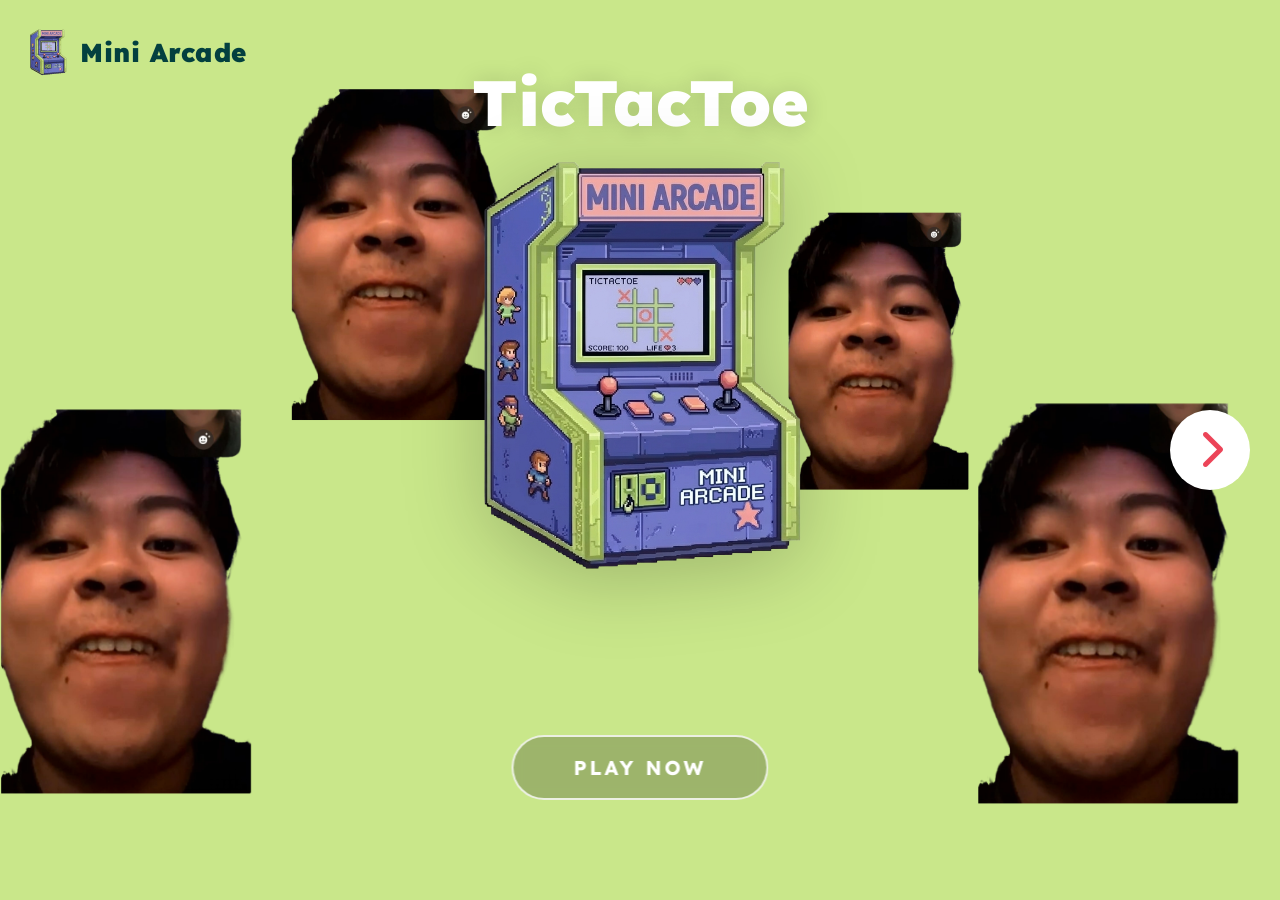
==== index.html @ 6fa58dd2 "first commit" ====
<!doctype html>
<html lang="en">

<head>
  <meta charset="utf-8">
  <meta name="viewport" content="width=device-width, initial-scale=1">
  <title>Mini Arcade</title>
  <link rel="icon" type="image/png" href="images/logo.png">
  <link rel="stylesheet" href="style.css">
  <link rel="stylesheet" href="https://cdnjs.cloudflare.com/ajax/libs/font-awesome/6.5.0/css/all.min.css">
  <script src="https://cdnjs.cloudflare.com/ajax/libs/gsap/3.12.2/gsap.min.js"></script>
</head>

<body>

  <header>
    <!-- Left: site logo image + "Mini Arcade" text -->
    <div class="header-left">
      <img class="header-logo-img" src="images/logo.png" alt="Mini Arcade Logo">
      <span class="site-title">Mini Arcade</span>
    </div>

    <!-- Center: intentionally empty — title is now inside each section -->
    <div class="header-center"></div>

    <!-- Right: empty balance column -->
    <div class="header-right"></div>
  </header>

  <main>
    <div>
      <button id="prevButton" class="wave">
        <i class="fa-solid fa-chevron-left"></i>
      </button>
      <button id="nextButton" class="wave">
        <i class="fa-solid fa-chevron-right"></i>
      </button>
    </div>

    <div class="section-container-main">
      <div class="section-container">

        <!-- Game 1: Tic Tac Toe -->
        <section class="section">
          <div class="fruit-images">
            <div class="image-one fruit-image">
              <img src="images/sample.png" alt="Tic Tac Toe">
            </div>
            <div class="image-two fruit-image">
              <img src="images/sample.png" alt="Tic Tac Toe">
            </div>
            <div class="game-center-stack">
              <h1 class="game-title">TicTacToe</h1>
              <div class="image-center fruit-image">
                <img src="images/logo.png" alt="Tic Tac Toe">
              </div>
            </div>
            <div class="image-three fruit-image">
              <img src="images/sample.png" alt="Tic Tac Toe">
            </div>
            <div class="image-four fruit-image">
              <img src="images/sample.png" alt="Tic Tac Toe">
            </div>
          </div>
          <a href="tictactoe/tictactoe.html" class="play-btn">Play Now</a>
        </section>

        <!-- Game 2: Color Guessing -->
        <section class="section">
          <div class="fruit-images">
            <div class="image-one fruit-image">
              <img src="images/sample1.png" alt="Color Guessing">
            </div>
            <div class="image-two fruit-image">
              <img src="images/sample1.png" alt="Color Guessing">
            </div>
            <div class="game-center-stack">
              <h1 class="game-title">Color Guessing</h1>
              <div class="image-center fruit-image">
                <img src="images/logo.png" alt="Color Guessing">
              </div>
            </div>
            <div class="image-three fruit-image">
              <img src="images/sample1.png" alt="Color Guessing">
            </div>
            <div class="image-four fruit-image">
              <img src="images/sample1.png" alt="Color Guessing">
            </div>
          </div>
          <a href="colorguessing/colorguessing.html" class="play-btn">Play Now</a>
        </section>

        <!-- Game 3: Word Scramble -->
        <section class="section">
          <div class="fruit-images">
            <div class="image-one fruit-image">
              <img src="images/sample2.png" alt="Word Scramble">
            </div>
            <div class="image-two fruit-image">
              <img src="images/sample2.png" alt="Word Scramble">
            </div>
            <div class="game-center-stack">
              <h1 class="game-title">Word Scramble</h1>
              <div class="image-center fruit-image">
                <img src="images/logo.png" alt="Word Scramble">
              </div>
            </div>
            <div class="image-three fruit-image">
              <img src="images/sample2.png" alt="Word Scramble">
            </div>
            <div class="image-four fruit-image">
              <img src="images/sample2.png" alt="Word Scramble">
            </div>
          </div>
          <a href="wordscramble/wordscramble.html" class="play-btn">Play Now</a>
        </section>

      </div>
    </div>
  </main>

  <script src="script.js"></script>
</body>

</html>
---- style.css ----
@import url("https://fonts.googleapis.com/css2?family=Lexend:wght@100..900&display=swap");

/* Common Style */
* {
  margin: 0;
  padding: 0;
  box-sizing: border-box;
}
img {
  width: 100%;
  height: auto;
}
body {
  overflow: hidden !important;
}
a:focus { outline: none; box-shadow: none; }
input:focus { outline: none; border: none; box-shadow: none; }
input:focus-visible { outline: none; border: none; box-shadow: none; }
button:focus, :focus-visible { outline: none; border: none; }

/* Root */
:root {
  --game1-logo: #03403f;
  --game2-logo: #ec4458;
  --game3-logo: #6464ff;
  --black-color: #000000;
  --white-color: #ffffff;
  --game1-background: #c9e78a;
  --game2-background: #ffb2b2;
  --game3-background: #c1bff2;
}

/* Header — 3 column layout */
header {
  position: fixed;
  top: 0;
  left: 0;
  width: 100vw;
  z-index: 99;
  display: flex;
  align-items: center;
  justify-content: space-between;
  padding: 28px 24px 16px;
  pointer-events: none;
}

/* Left: logo image + site title */
.header-left {
  display: flex;
  align-items: center;
  gap: 8px;
  flex: 1;
  min-width: 0;
}
.header-logo-img {
  width: clamp(28px, 5vw, 48px);
  height: clamp(28px, 5vw, 48px);
  object-fit: contain;
  flex-shrink: 0;
}
.site-title {
  font-family: "Lexend";
  font-weight: 900;
  font-size: clamp(11px, 3vw, 26px);
  color: var(--game1-logo);
  letter-spacing: 0.5px;
  white-space: nowrap;
  overflow: hidden;
  text-overflow: ellipsis;
  transition: color 0.5s ease;
}

/* Center header column — kept for layout balance, no content */
.header-center {
  position: absolute;
  left: 50%;
  transform: translateX(-50%);
  pointer-events: none;
}

/* Right: balance column */
.header-right {
  flex: 1;
  min-width: 0;
}

/* ── Game center stack: title + logo, vertically centered in section ── */
.game-center-stack {
  position: absolute;
  top: 50%;
  left: 50%;
  transform: translate(-50%, -50%);
  z-index: 5;
  display: flex;
  flex-direction: column;
  align-items: center;
  gap: 12px;
  pointer-events: none;
}

/* Game title sitting above the center logo */
.game-title {
  font-family: "Lexend";
  font-size: clamp(22px, 5vw, 80px);
  font-weight: 900;
  line-height: 1.1;
  color: var(--white-color);
  text-align: center;
  white-space: nowrap;
  text-shadow: 0 2px 24px rgba(0,0,0,0.18);
  margin: 0;
}

/* Center image — inside the stack, no absolute positioning needed */
.image-center {
  max-width: clamp(200px, 30vw, 420px);
  position: relative; /* override the fruit-image absolute */
  top: unset;
  left: unset;
  transform: none;
  z-index: 5;
  animation: none !important;
}
.image-center img {
  filter: drop-shadow(0 12px 40px rgba(0,0,0,0.22));
  transform: none !important;
  animation: none !important;
}

/* Fruits / Game Images */
.fruit-image {
  opacity: 1;
  position: absolute;
}
/* Override position:absolute for image-center since it's now inside the stack */
.game-center-stack .image-center {
  position: relative;
}

.image-one {
  max-width: 282px;
  bottom: 100px;
}
.image-two {
  max-width: 247px;
  top: 23%;
  left: 25%;
}
.image-three {
  max-width: 211px;
  top: 23%;
  right: 25%;
}
.image-four {
  max-width: 294px;
  bottom: 100px;
  right: 0;
}

/* Section */
.section-container-main {
  width: 100vw;
  overflow: hidden;
  position: relative;
  z-index: 1;
}
.section-container {
  width: 300vw;
  display: flex;
  position: relative;
  transition: all ease-in-out 0.5s;
  align-items: center;
}
.section {
  min-width: 100vw;
  height: 100vh;
  position: relative;
  overflow: hidden;
  z-index: 1;
  background: var(--game1-background);
}
.section:nth-child(2) { background-color: var(--game2-background); }
.section:nth-child(3) { background-color: var(--game3-background); }

/* Play Button */
.play-btn {
  position: absolute;
  bottom: 100px;
  left: 50%;
  transform: translateX(-50%);
  font-family: "Lexend";
  font-weight: 700;
  font-size: 20px;
  letter-spacing: 3px;
  text-transform: uppercase;
  text-decoration: none;
  color: #fff;
  background: rgba(0,0,0,0.22);
  border: 2.5px solid rgba(255,255,255,0.8);
  padding: 18px 60px;
  border-radius: 60px;
  backdrop-filter: blur(6px);
  transition: all 0.25s ease;
  z-index: 10;
  white-space: nowrap;
}
.play-btn:hover {
  background: rgba(255,255,255,0.25);
  color: #fff;
  transform: translateX(-50%) scale(1.04);
}

/* Nav Buttons */
button {
  position: fixed;
  top: 50%;
  right: 30px;
  z-index: 99;
  transform: translateY(-50%);
  border-radius: 50%;
  height: 80px;
  width: 80px;
  background-color: var(--white-color);
  border: none;
  font-size: 40px;
  color: var(--game2-logo);
  transition: all ease-in-out 0.3s;
  cursor: pointer;
}
#prevButton {
  left: 30px;
  right: unset;
  display: none;
  transition: all ease-in 0.3s;
}
.wave {
  animation: wave-game2-effect 4s linear infinite;
}

/* Wave Animations */
@keyframes wave-game1-effect {
  0%   { box-shadow: 0 0 0 0px var(--game1-background), 0 0 0 0px var(--game1-background); }
  40%  { box-shadow: 0 0 0 50px rgba(60,41,188,0), 0 0 0 0px var(--game1-background); }
  80%  { box-shadow: 0 0 0 50px rgba(60,41,188,0), 0 0 0 30px rgba(0,0,0,0); }
  100% { box-shadow: 0 0 0 0px rgba(60,41,188,0), 0 0 0 30px rgba(0,230,118,0); }
}
@keyframes wave-game2-effect {
  0%   { box-shadow: 0 0 0 0px var(--game2-background), 0 0 0 0px var(--game2-background); }
  40%  { box-shadow: 0 0 0 50px rgba(60,41,188,0), 0 0 0 0px var(--game2-background); }
  80%  { box-shadow: 0 0 0 50px rgba(60,41,188,0), 0 0 0 30px rgba(0,0,0,0); }
  100% { box-shadow: 0 0 0 0px rgba(60,41,188,0), 0 0 0 30px rgba(0,230,118,0); }
}
@keyframes wave-game3-effect {
  0%   { box-shadow: 0 0 0 0px var(--game3-background), 0 0 0 0px var(--game3-background); }
  40%  { box-shadow: 0 0 0 50px rgba(60,41,188,0), 0 0 0 0px var(--game3-background); }
  80%  { box-shadow: 0 0 0 50px rgba(60,41,188,0), 0 0 0 30px rgba(0,0,0,0); }
  100% { box-shadow: 0 0 0 0px rgba(60,41,188,0), 0 0 0 30px rgba(0,230,118,0); }
}

/* Responsive */
@media screen and (max-width: 1550px) {
  .image-one { max-width: 250px; }
  .image-two { max-width: 215px; left: 22%; top: 10%; }
  .image-three { max-width: 180px; }
  .image-four { max-width: 260px; right: 40px; }
}
@media screen and (max-width: 1199px) {
  .image-one { max-width: 220px; }
  .image-two { max-width: 185px; left: 18%; top: 10%; }
  .image-three { max-width: 180px; right: 18%; }
  .image-four { max-width: 230px; }
}
/* Tablet */
@media screen and (max-width: 991px) {
  header { padding: 14px 18px; gap: 6px; }
  button { height: 64px; width: 64px; font-size: 28px; top: 90%; }
  .image-one { max-width: 160px; }
  .image-two { max-width: 145px; left: 12%; top: 12%; }
  .image-three { max-width: 130px; right: 12%; }
  .image-four { max-width: 170px; }
  .play-btn { font-size: 17px; padding: 16px 48px; bottom: 90px; }
}
/* Large phones (≤767px) */
@media screen and (max-width: 767px) {
  header { padding: 12px 14px; gap: 6px; }
  button { height: 52px; width: 52px; font-size: 20px; top: 88%; right: 16px; }
  #prevButton { left: 16px; }
  .image-one { max-width: 130px; bottom: 130px; }
  .image-two { max-width: 115px; left: 8%; top: 14%; }
  .image-three { max-width: 105px; right: 8%; top: 14%; }
  .image-four { max-width: 130px; bottom: 130px; }
  .play-btn { font-size: 15px; padding: 15px 42px; letter-spacing: 2px; bottom: 80px; }
}
/* Small phones (≤480px) */
@media screen and (max-width: 480px) {
  header { padding: 10px 10px; gap: 4px; }
  button { height: 44px; width: 44px; font-size: 16px; top: 86%; right: 12px; }
  #prevButton { left: 12px; }
  .image-one { max-width: 100px; bottom: 110px; }
  .image-two { max-width: 88px; left: 4%; top: 16%; }
  .image-three { max-width: 80px; right: 4%; top: 16%; }
  .image-four { max-width: 100px; bottom: 110px; right: 0; }
  .play-btn { font-size: 14px; padding: 14px 36px; bottom: 75px; letter-spacing: 1.5px; }
}
/* Extra small phones (≤360px) */
@media screen and (max-width: 360px) {
  header { padding: 8px 8px; gap: 4px; }
  button { height: 40px; width: 40px; font-size: 14px; }
  .image-one { max-width: 80px; bottom: 100px; }
  .image-two { max-width: 70px; left: 2%; top: 18%; }
  .image-three { max-width: 65px; right: 2%; top: 18%; }
  .image-four { max-width: 80px; bottom: 100px; }
  .play-btn { font-size: 13px; padding: 12px 30px; bottom: 70px; }
}
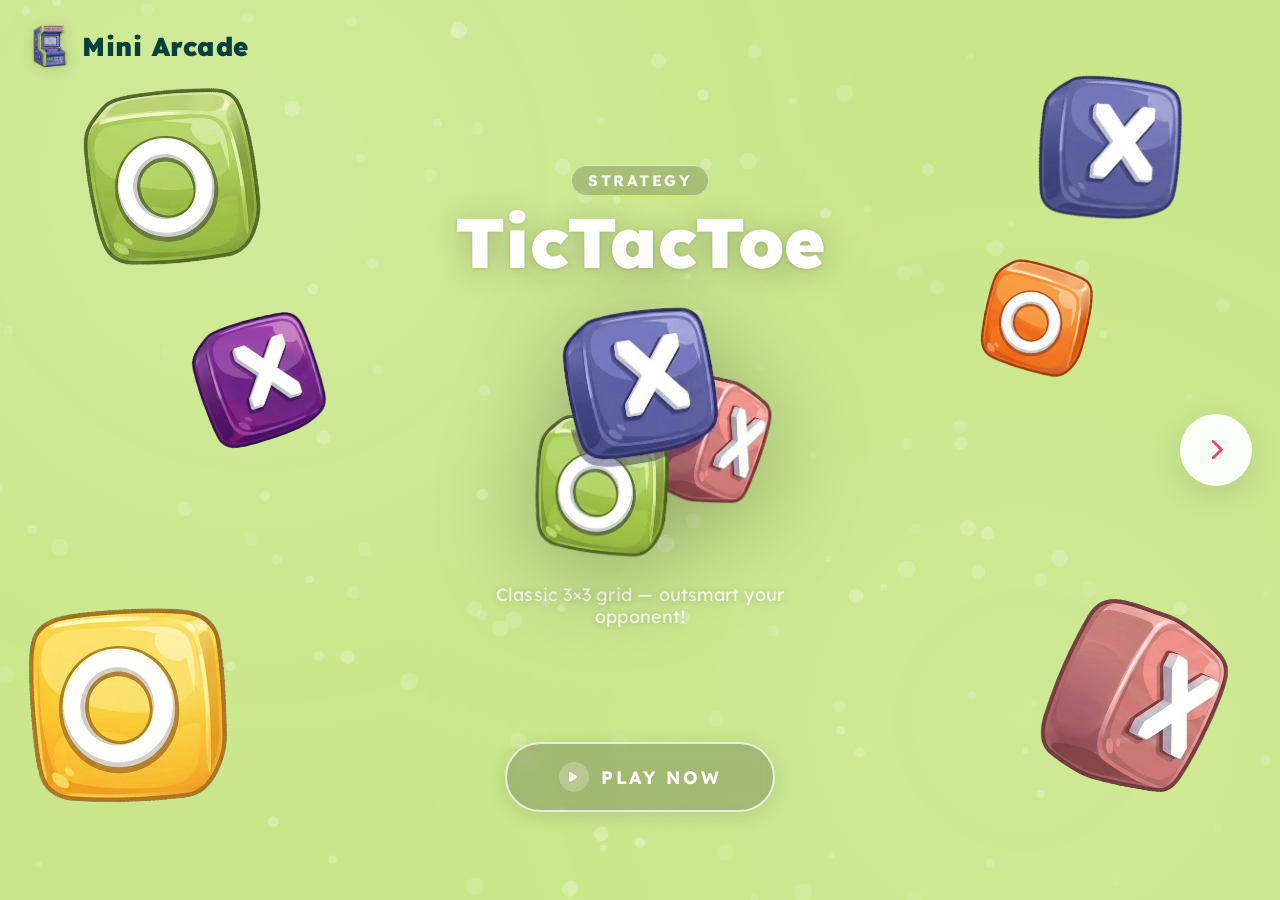
==== commit 3c9c8258: "Improvements and Deployment of Readme" ====
--- a/index.html
+++ b/index.html
@@ -1,6 +1,5 @@
 <!doctype html>
 <html lang="en">
-
 <head>
   <meta charset="utf-8">
   <meta name="viewport" content="width=device-width, initial-scale=1">
@@ -10,29 +9,47 @@
   <link rel="stylesheet" href="https://cdnjs.cloudflare.com/ajax/libs/font-awesome/6.5.0/css/all.min.css">
   <script src="https://cdnjs.cloudflare.com/ajax/libs/gsap/3.12.2/gsap.min.js"></script>
 </head>
-
 <body>
 
+  <!-- Keyboard hint tooltip -->
+  <div class="keyboard-hint" id="keyboardHint">
+    <i class="fa-solid fa-keyboard"></i>
+    <span>Use <kbd>←</kbd> <kbd>→</kbd> arrow keys to navigate</span>
+  </div>
+
+  <!-- Progress dots -->
+  <div class="progress-dots" id="progressDots">
+    <span class="dot active" data-index="0"></span>
+    <span class="dot" data-index="1"></span>
+    <span class="dot" data-index="2"></span>
+  </div>
+
+  <!-- Game counter badge -->
+  <div class="game-counter" id="gameCounter">
+    <span id="currentNum">1</span><span class="counter-sep">/</span><span>3</span>
+  </div>
+
   <header>
-    <!-- Left: site logo image + "Mini Arcade" text -->
     <div class="header-left">
       <img class="header-logo-img" src="images/logo.png" alt="Mini Arcade Logo">
       <span class="site-title">Mini Arcade</span>
     </div>
-
-    <!-- Center: intentionally empty — title is now inside each section -->
     <div class="header-center"></div>
-
-    <!-- Right: empty balance column -->
     <div class="header-right"></div>
   </header>
 
   <main>
+    <!-- Swipe hint (mobile) -->
+    <div class="swipe-hint" id="swipeHint">
+      <i class="fa-solid fa-hand-pointer"></i>
+      <span>Swipe to explore</span>
+    </div>
+
     <div>
-      <button id="prevButton" class="wave">
+      <button id="prevButton" class="nav-btn wave" aria-label="Previous game">
         <i class="fa-solid fa-chevron-left"></i>
       </button>
-      <button id="nextButton" class="wave">
+      <button id="nextButton" class="nav-btn wave" aria-label="Next game">
         <i class="fa-solid fa-chevron-right"></i>
       </button>
     </div>
@@ -41,32 +58,48 @@
       <div class="section-container">
 
         <!-- Game 1: Tic Tac Toe -->
-        <section class="section">
+        <section class="section" data-game="0">
+          <!-- Particle canvas per section -->
+          <canvas class="particle-canvas"></canvas>
+          <div class="section-bg-pattern"></div>
           <div class="fruit-images">
             <div class="image-one fruit-image">
-              <img src="images/sample.png" alt="Tic Tac Toe">
+              <img src="images/obg1.png" alt="Tic Tac Toe">
             </div>
             <div class="image-two fruit-image">
-              <img src="images/sample.png" alt="Tic Tac Toe">
+              <img src="images/obg2.png" alt="Tic Tac Toe">
             </div>
             <div class="game-center-stack">
+              <div class="game-tag">Strategy</div>
               <h1 class="game-title">TicTacToe</h1>
               <div class="image-center fruit-image">
-                <img src="images/logo.png" alt="Tic Tac Toe">
+                <img src="images/tictactoe.png" alt="Tic Tac Toe">
               </div>
+              <p class="game-desc">Classic 3×3 grid — outsmart your opponent!</p>
             </div>
             <div class="image-three fruit-image">
-              <img src="images/sample.png" alt="Tic Tac Toe">
+              <img src="images/xbg1.png" alt="Tic Tac Toe">
             </div>
             <div class="image-four fruit-image">
-              <img src="images/sample.png" alt="Tic Tac Toe">
+              <img src="images/xbg2.png" alt="Tic Tac Toe">
+            </div>
+            <div class="image-five fruit-image">
+              <img src="images/xbg3.png" alt="Tic Tac Toe">
+            </div>
+            <div class="image-six fruit-image">
+              <img src="images/obg3.png" alt="Tic Tac Toe">
             </div>
           </div>
-          <a href="tictactoe/tictactoe.html" class="play-btn">Play Now</a>
+          <a href="tictactoe/tictactoe.html" class="play-btn">
+            <span class="play-btn-icon"><i class="fa-solid fa-play"></i></span>
+            <span>Play Now</span>
+          </a>
         </section>
 
         <!-- Game 2: Color Guessing -->
-        <section class="section">
+        <section class="section" data-game="1">
+          <canvas class="particle-canvas"></canvas>
+          <div class="section-bg-pattern"></div>
           <div class="fruit-images">
             <div class="image-one fruit-image">
               <img src="images/sample1.png" alt="Color Guessing">
@@ -75,10 +108,12 @@
               <img src="images/sample1.png" alt="Color Guessing">
             </div>
             <div class="game-center-stack">
+              <div class="game-tag">Trivia</div>
               <h1 class="game-title">Color Guessing</h1>
               <div class="image-center fruit-image">
                 <img src="images/logo.png" alt="Color Guessing">
               </div>
+              <p class="game-desc">Guess the color from its RGB code!</p>
             </div>
             <div class="image-three fruit-image">
               <img src="images/sample1.png" alt="Color Guessing">
@@ -86,12 +121,23 @@
             <div class="image-four fruit-image">
               <img src="images/sample1.png" alt="Color Guessing">
             </div>
+            <div class="image-five fruit-image">
+              <img src="images/sample1.png" alt="Color Guessing">
+            </div>
+            <div class="image-six fruit-image">
+              <img src="images/sample1.png" alt="Color Guessing">
+            </div>
           </div>
-          <a href="colorguessing/colorguessing.html" class="play-btn">Play Now</a>
+          <a href="colorguessing/colorguessing.html" class="play-btn">
+            <span class="play-btn-icon"><i class="fa-solid fa-play"></i></span>
+            <span>Play Now</span>
+          </a>
         </section>
 
         <!-- Game 3: Word Scramble -->
-        <section class="section">
+        <section class="section" data-game="2">
+          <canvas class="particle-canvas"></canvas>
+          <div class="section-bg-pattern"></div>
           <div class="fruit-images">
             <div class="image-one fruit-image">
               <img src="images/sample2.png" alt="Word Scramble">
@@ -100,10 +146,12 @@
               <img src="images/sample2.png" alt="Word Scramble">
             </div>
             <div class="game-center-stack">
+              <div class="game-tag">Puzzle</div>
               <h1 class="game-title">Word Scramble</h1>
               <div class="image-center fruit-image">
                 <img src="images/logo.png" alt="Word Scramble">
               </div>
+              <p class="game-desc">Unscramble the letters to find the word!</p>
             </div>
             <div class="image-three fruit-image">
               <img src="images/sample2.png" alt="Word Scramble">
@@ -111,8 +159,17 @@
             <div class="image-four fruit-image">
               <img src="images/sample2.png" alt="Word Scramble">
             </div>
+            <div class="image-five fruit-image">
+              <img src="images/sample2.png" alt="Word Scramble">
+            </div>
+            <div class="image-six fruit-image">
+              <img src="images/sample2.png" alt="Word Scramble">
+            </div>
           </div>
-          <a href="wordscramble/wordscramble.html" class="play-btn">Play Now</a>
+          <a href="wordscramble/wordscramble.html" class="play-btn">
+            <span class="play-btn-icon"><i class="fa-solid fa-play"></i></span>
+            <span>Play Now</span>
+          </a>
         </section>
 
       </div>
@@ -121,5 +178,4 @@
 
   <script src="script.js"></script>
 </body>
-
 </html>
--- a/style.css
+++ b/style.css
@@ -1,67 +1,66 @@
 @import url("https://fonts.googleapis.com/css2?family=Lexend:wght@100..900&display=swap");
 
-/* Common Style */
-* {
+/* ── Reset ── */
+*, *::before, *::after {
   margin: 0;
   padding: 0;
   box-sizing: border-box;
 }
-img {
-  width: 100%;
-  height: auto;
-}
-body {
-  overflow: hidden !important;
-}
-a:focus { outline: none; box-shadow: none; }
-input:focus { outline: none; border: none; box-shadow: none; }
-input:focus-visible { outline: none; border: none; box-shadow: none; }
-button:focus, :focus-visible { outline: none; border: none; }
-
-/* Root */
+img { width: 100%; height: auto; }
+body { overflow: hidden !important; cursor: default; }
+a:focus, input:focus, button:focus, :focus-visible {
+  outline: none; box-shadow: none;
+}
+
+/* ── Root tokens ── */
 :root {
-  --game1-logo: #03403f;
-  --game2-logo: #ec4458;
-  --game3-logo: #6464ff;
-  --black-color: #000000;
-  --white-color: #ffffff;
+  --game1-logo:       #03403f;
+  --game2-logo:       #ec4458;
+  --game3-logo:       #6464ff;
+  --black-color:      #000000;
+  --white-color:      #ffffff;
   --game1-background: #c9e78a;
   --game2-background: #ffb2b2;
   --game3-background: #c1bff2;
-}
-
-/* Header — 3 column layout */
+
+  /* Shared UI tokens */
+  --radius-pill: 60px;
+  --transition-fast: 0.2s ease;
+  --transition-med:  0.45s cubic-bezier(0.4, 0, 0.2, 1);
+  --shadow-soft:     0 8px 32px rgba(0,0,0,0.12);
+  --shadow-strong:   0 16px 56px rgba(0,0,0,0.22);
+}
+
+/* ── Header ── */
 header {
   position: fixed;
-  top: 0;
-  left: 0;
+  top: 0; left: 0;
   width: 100vw;
   z-index: 99;
   display: flex;
   align-items: center;
   justify-content: space-between;
-  padding: 28px 24px 16px;
-  pointer-events: none;
-}
-
-/* Left: logo image + site title */
+  padding: 24px 28px 16px;
+  pointer-events: none;
+}
 .header-left {
   display: flex;
   align-items: center;
-  gap: 8px;
+  gap: 10px;
   flex: 1;
   min-width: 0;
 }
 .header-logo-img {
-  width: clamp(28px, 5vw, 48px);
-  height: clamp(28px, 5vw, 48px);
+  width: clamp(28px, 4.5vw, 44px);
+  height: clamp(28px, 4.5vw, 44px);
   object-fit: contain;
   flex-shrink: 0;
+  filter: drop-shadow(0 2px 6px rgba(0,0,0,0.15));
 }
 .site-title {
-  font-family: "Lexend";
+  font-family: "Lexend", sans-serif;
   font-weight: 900;
-  font-size: clamp(11px, 3vw, 26px);
+  font-size: clamp(13px, 2.6vw, 26px);
   color: var(--game1-logo);
   letter-spacing: 0.5px;
   white-space: nowrap;
@@ -69,95 +68,15 @@
   text-overflow: ellipsis;
   transition: color 0.5s ease;
 }
-
-/* Center header column — kept for layout balance, no content */
 .header-center {
   position: absolute;
   left: 50%;
   transform: translateX(-50%);
   pointer-events: none;
 }
-
-/* Right: balance column */
-.header-right {
-  flex: 1;
-  min-width: 0;
-}
-
-/* ── Game center stack: title + logo, vertically centered in section ── */
-.game-center-stack {
-  position: absolute;
-  top: 50%;
-  left: 50%;
-  transform: translate(-50%, -50%);
-  z-index: 5;
-  display: flex;
-  flex-direction: column;
-  align-items: center;
-  gap: 12px;
-  pointer-events: none;
-}
-
-/* Game title sitting above the center logo */
-.game-title {
-  font-family: "Lexend";
-  font-size: clamp(22px, 5vw, 80px);
-  font-weight: 900;
-  line-height: 1.1;
-  color: var(--white-color);
-  text-align: center;
-  white-space: nowrap;
-  text-shadow: 0 2px 24px rgba(0,0,0,0.18);
-  margin: 0;
-}
-
-/* Center image — inside the stack, no absolute positioning needed */
-.image-center {
-  max-width: clamp(200px, 30vw, 420px);
-  position: relative; /* override the fruit-image absolute */
-  top: unset;
-  left: unset;
-  transform: none;
-  z-index: 5;
-  animation: none !important;
-}
-.image-center img {
-  filter: drop-shadow(0 12px 40px rgba(0,0,0,0.22));
-  transform: none !important;
-  animation: none !important;
-}
-
-/* Fruits / Game Images */
-.fruit-image {
-  opacity: 1;
-  position: absolute;
-}
-/* Override position:absolute for image-center since it's now inside the stack */
-.game-center-stack .image-center {
-  position: relative;
-}
-
-.image-one {
-  max-width: 282px;
-  bottom: 100px;
-}
-.image-two {
-  max-width: 247px;
-  top: 23%;
-  left: 25%;
-}
-.image-three {
-  max-width: 211px;
-  top: 23%;
-  right: 25%;
-}
-.image-four {
-  max-width: 294px;
-  bottom: 100px;
-  right: 0;
-}
-
-/* Section */
+.header-right { flex: 1; min-width: 0; }
+
+/* ── Section layout ── */
 .section-container-main {
   width: 100vw;
   overflow: hidden;
@@ -168,7 +87,8 @@
   width: 300vw;
   display: flex;
   position: relative;
-  transition: all ease-in-out 0.5s;
+  left: 0;
+  transition: left var(--transition-med);
   align-items: center;
 }
 .section {
@@ -179,136 +99,418 @@
   z-index: 1;
   background: var(--game1-background);
 }
-.section:nth-child(2) { background-color: var(--game2-background); }
-.section:nth-child(3) { background-color: var(--game3-background); }
-
-/* Play Button */
+.section:nth-child(2) { background: var(--game2-background); }
+.section:nth-child(3) { background: var(--game3-background); }
+
+/* ── Background pattern overlay ── */
+.section-bg-pattern {
+  position: absolute;
+  inset: 0;
+  pointer-events: none;
+  z-index: 0;
+  background-image:
+    radial-gradient(circle at 20% 20%, rgba(255,255,255,0.18) 0%, transparent 50%),
+    radial-gradient(circle at 80% 80%, rgba(255,255,255,0.12) 0%, transparent 50%);
+  opacity: 0.8;
+}
+
+/* ── Particle canvas ── */
+.particle-canvas {
+  position: absolute;
+  inset: 0;
+  width: 100%;
+  height: 100%;
+  z-index: 0;
+  pointer-events: none;
+  opacity: 0.85;
+}
+
+/* ── Game center stack ── */
+.game-center-stack {
+  position: absolute;
+  top: 44%;
+  left: 50%;
+  transform: translate(-50%, -50%);
+  z-index: 5;
+  display: flex;
+  flex-direction: column;
+  align-items: center;
+  gap: 10px;
+  pointer-events: none;
+}
+
+/* Game genre tag */
+.game-tag {
+  font-family: "Lexend", sans-serif;
+  font-size: clamp(10px, 1.2vw, 16px);
+  font-weight: 700;
+  letter-spacing: 2.5px;
+  text-transform: uppercase;
+  color: rgba(255,255,255,0.9);
+  background: rgba(0,0,0,0.18);
+  border: 1.5px solid rgba(255,255,255,0.55);
+  padding: 5px 16px;
+  border-radius: var(--radius-pill);
+  backdrop-filter: blur(6px);
+  -webkit-backdrop-filter: blur(6px);
+}
+
+.game-title {
+  font-family: "Lexend", sans-serif;
+  font-size: clamp(26px, 5.5vw, 82px);
+  font-weight: 900;
+  line-height: 1.05;
+  color: var(--white-color);
+  text-align: center;
+  white-space: nowrap;
+  text-shadow: 0 4px 32px rgba(0,0,0,0.22), 0 1px 4px rgba(0,0,0,0.12);
+  margin: 0;
+}
+
+.game-desc {
+  font-family: "Lexend", sans-serif;
+  font-size: clamp(12px, 1.4vw, 20px);
+  font-weight: 400;
+  color: rgba(255,255,255,0.88);
+  text-align: center;
+  text-shadow: 0 1px 8px rgba(0,0,0,0.18);
+  letter-spacing: 0.2px;
+  max-width: 340px;
+}
+
+/* ── Center image ── */
+.image-center {
+  max-width: clamp(180px, 28vw, 500px);
+  position: relative;
+  top: unset; left: unset;
+  transform: none;
+  z-index: 5;
+  animation: none !important;
+}
+.image-center img {
+  filter: drop-shadow(0 16px 48px rgba(0,0,0,0.28));
+  transform: none !important;
+  animation: none !important;
+}
+
+/* ── Floating decorative images ── */
+.fruit-image {
+  opacity: 1;
+  position: absolute;
+}
+.game-center-stack .image-center {
+  position: relative;
+}
+.image-one   { max-width: 340px; bottom: 60px; left: 0;    transform: rotate(-10deg); }
+.image-two   { max-width: 300px; top: 8%;    left: 6%;   transform: rotate(-14deg); }
+.image-three { max-width: 270px; top: 8%;    right: 6%;  transform: rotate(14deg);  }
+.image-four  { max-width: 360px; bottom: 60px; right: 0; transform: rotate(10deg);  }
+.image-five  { max-width: 220px; top: 38%;   left: 14%;  transform: rotate(-8deg);  }
+.image-six   { max-width: 200px; top: 38%;   right: 14%; transform: rotate(8deg);   }
+
+/* ── Play Button — polished pill with icon ── */
 .play-btn {
   position: absolute;
-  bottom: 100px;
+  bottom: 88px;
   left: 50%;
   transform: translateX(-50%);
-  font-family: "Lexend";
+  font-family: "Lexend", sans-serif;
   font-weight: 700;
-  font-size: 20px;
-  letter-spacing: 3px;
+  font-size: clamp(14px, 1.5vw, 18px);
+  letter-spacing: 2.5px;
   text-transform: uppercase;
   text-decoration: none;
   color: #fff;
-  background: rgba(0,0,0,0.22);
-  border: 2.5px solid rgba(255,255,255,0.8);
-  padding: 18px 60px;
-  border-radius: 60px;
-  backdrop-filter: blur(6px);
-  transition: all 0.25s ease;
+  background: rgba(0,0,0,0.2);
+  border: 2px solid rgba(255,255,255,0.75);
+  padding: 18px 52px;
+  border-radius: var(--radius-pill);
+  backdrop-filter: blur(8px);
+  -webkit-backdrop-filter: blur(8px);
+  display: flex;
+  align-items: center;
+  gap: 12px;
+  transition:
+    background var(--transition-fast),
+    transform var(--transition-fast),
+    box-shadow var(--transition-fast),
+    border-color var(--transition-fast);
   z-index: 10;
   white-space: nowrap;
+  pointer-events: all;
+  box-shadow: 0 4px 20px rgba(0,0,0,0.12);
 }
 .play-btn:hover {
-  background: rgba(255,255,255,0.25);
-  color: #fff;
-  transform: translateX(-50%) scale(1.04);
-}
-
-/* Nav Buttons */
-button {
+  background: rgba(255,255,255,0.28);
+  border-color: rgba(255,255,255,1);
+  transform: translateX(-50%) scale(1.06) translateY(-2px);
+  box-shadow: 0 12px 40px rgba(0,0,0,0.2);
+}
+.play-btn:active {
+  transform: translateX(-50%) scale(0.98);
+  box-shadow: 0 2px 10px rgba(0,0,0,0.12);
+}
+.play-btn-icon {
+  display: flex;
+  align-items: center;
+  justify-content: center;
+  width: 30px;
+  height: 30px;
+  background: rgba(255,255,255,0.22);
+  border-radius: 50%;
+  font-size: 11px;
+  flex-shrink: 0;
+  transition: background var(--transition-fast);
+}
+.play-btn:hover .play-btn-icon {
+  background: rgba(255,255,255,0.4);
+}
+
+/* ── Nav Buttons ── */
+.nav-btn {
   position: fixed;
   top: 50%;
-  right: 30px;
+  right: 28px;
   z-index: 99;
   transform: translateY(-50%);
   border-radius: 50%;
-  height: 80px;
-  width: 80px;
-  background-color: var(--white-color);
+  height: 72px;
+  width: 72px;
+  background: rgba(255,255,255,0.92);
+  backdrop-filter: blur(10px);
+  -webkit-backdrop-filter: blur(10px);
   border: none;
-  font-size: 40px;
+  font-size: 22px;
   color: var(--game2-logo);
-  transition: all ease-in-out 0.3s;
+  transition:
+    transform var(--transition-fast),
+    background var(--transition-fast),
+    box-shadow var(--transition-fast),
+    color var(--transition-fast);
   cursor: pointer;
+  box-shadow: var(--shadow-soft);
+  display: flex;
+  align-items: center;
+  justify-content: center;
+}
+.nav-btn:hover {
+  transform: translateY(-50%) scale(1.1);
+  background: #fff;
+  box-shadow: var(--shadow-strong);
+}
+.nav-btn:active {
+  transform: translateY(-50%) scale(0.95);
 }
 #prevButton {
-  left: 30px;
+  left: 28px;
   right: unset;
   display: none;
-  transition: all ease-in 0.3s;
-}
-.wave {
-  animation: wave-game2-effect 4s linear infinite;
-}
-
-/* Wave Animations */
+}
+
+/* ── Progress dots ── */
+.progress-dots {
+  position: fixed;
+  bottom: 32px;
+  left: 50%;
+  transform: translateX(-50%);
+  z-index: 99;
+  display: flex;
+  gap: 10px;
+  align-items: center;
+}
+.dot {
+  width: 10px;
+  height: 10px;
+  border-radius: 50%;
+  background: rgba(255,255,255,0.5);
+  border: 2px solid rgba(255,255,255,0.8);
+  cursor: pointer;
+  transition:
+    transform var(--transition-fast),
+    background var(--transition-fast),
+    width var(--transition-fast);
+  display: block;
+}
+.dot.active {
+  background: rgba(255,255,255,0.95);
+  width: 28px;
+  border-radius: 5px;
+}
+.dot:hover:not(.active) {
+  background: rgba(255,255,255,0.75);
+  transform: scale(1.2);
+}
+
+/* ── Game counter badge ── */
+.game-counter {
+  position: fixed;
+  top: 28px;
+  right: 28px;
+  z-index: 99;
+  font-family: "Lexend", sans-serif;
+  font-weight: 700;
+  font-size: 13px;
+  letter-spacing: 1.5px;
+  color: rgba(255,255,255,0.9);
+  background: rgba(0,0,0,0.18);
+  border: 1.5px solid rgba(255,255,255,0.4);
+  padding: 6px 14px;
+  border-radius: var(--radius-pill);
+  backdrop-filter: blur(8px);
+  -webkit-backdrop-filter: blur(8px);
+  pointer-events: none;
+}
+.counter-sep {
+  opacity: 0.55;
+  margin: 0 2px;
+}
+
+/* ── Keyboard hint ── */
+.keyboard-hint {
+  position: fixed;
+  bottom: 72px;
+  left: 50%;
+  transform: translateX(-50%);
+  z-index: 99;
+  font-family: "Lexend", sans-serif;
+  font-size: 12px;
+  font-weight: 400;
+  color: rgba(255,255,255,0.8);
+  background: rgba(0,0,0,0.18);
+  border: 1px solid rgba(255,255,255,0.3);
+  padding: 6px 16px;
+  border-radius: var(--radius-pill);
+  backdrop-filter: blur(6px);
+  -webkit-backdrop-filter: blur(6px);
+  display: flex;
+  align-items: center;
+  gap: 8px;
+  pointer-events: none;
+  opacity: 1;
+  transition: opacity 0.5s ease;
+  white-space: nowrap;
+}
+.keyboard-hint.hidden { opacity: 0; pointer-events: none; }
+.keyboard-hint kbd {
+  font-family: "Lexend", sans-serif;
+  font-size: 11px;
+  font-weight: 700;
+  background: rgba(255,255,255,0.2);
+  border: 1px solid rgba(255,255,255,0.4);
+  padding: 1px 6px;
+  border-radius: 4px;
+}
+
+/* ── Swipe hint (mobile only) ── */
+.swipe-hint {
+  position: fixed;
+  bottom: 72px;
+  left: 50%;
+  transform: translateX(-50%);
+  z-index: 99;
+  font-family: "Lexend", sans-serif;
+  font-size: 12px;
+  color: rgba(255,255,255,0.8);
+  background: rgba(0,0,0,0.18);
+  border: 1px solid rgba(255,255,255,0.3);
+  padding: 6px 16px;
+  border-radius: var(--radius-pill);
+  backdrop-filter: blur(6px);
+  -webkit-backdrop-filter: blur(6px);
+  display: none; /* shown via JS on touch devices */
+  align-items: center;
+  gap: 8px;
+  pointer-events: none;
+  opacity: 1;
+  transition: opacity 0.5s ease;
+}
+.swipe-hint.hidden { opacity: 0; }
+
+/* ── Wave animation on nav buttons ── */
+.wave { animation: wave-game2-effect 4s linear infinite; }
+
 @keyframes wave-game1-effect {
   0%   { box-shadow: 0 0 0 0px var(--game1-background), 0 0 0 0px var(--game1-background); }
-  40%  { box-shadow: 0 0 0 50px rgba(60,41,188,0), 0 0 0 0px var(--game1-background); }
-  80%  { box-shadow: 0 0 0 50px rgba(60,41,188,0), 0 0 0 30px rgba(0,0,0,0); }
-  100% { box-shadow: 0 0 0 0px rgba(60,41,188,0), 0 0 0 30px rgba(0,230,118,0); }
+  40%  { box-shadow: 0 0 0 50px rgba(60,41,188,0),      0 0 0 0px var(--game1-background); }
+  80%  { box-shadow: 0 0 0 50px rgba(60,41,188,0),      0 0 0 30px rgba(0,0,0,0); }
+  100% { box-shadow: 0 0 0 0px  rgba(60,41,188,0),      0 0 0 30px rgba(0,230,118,0); }
 }
 @keyframes wave-game2-effect {
   0%   { box-shadow: 0 0 0 0px var(--game2-background), 0 0 0 0px var(--game2-background); }
-  40%  { box-shadow: 0 0 0 50px rgba(60,41,188,0), 0 0 0 0px var(--game2-background); }
-  80%  { box-shadow: 0 0 0 50px rgba(60,41,188,0), 0 0 0 30px rgba(0,0,0,0); }
-  100% { box-shadow: 0 0 0 0px rgba(60,41,188,0), 0 0 0 30px rgba(0,230,118,0); }
+  40%  { box-shadow: 0 0 0 50px rgba(60,41,188,0),      0 0 0 0px var(--game2-background); }
+  80%  { box-shadow: 0 0 0 50px rgba(60,41,188,0),      0 0 0 30px rgba(0,0,0,0); }
+  100% { box-shadow: 0 0 0 0px  rgba(60,41,188,0),      0 0 0 30px rgba(0,230,118,0); }
 }
 @keyframes wave-game3-effect {
   0%   { box-shadow: 0 0 0 0px var(--game3-background), 0 0 0 0px var(--game3-background); }
-  40%  { box-shadow: 0 0 0 50px rgba(60,41,188,0), 0 0 0 0px var(--game3-background); }
-  80%  { box-shadow: 0 0 0 50px rgba(60,41,188,0), 0 0 0 30px rgba(0,0,0,0); }
-  100% { box-shadow: 0 0 0 0px rgba(60,41,188,0), 0 0 0 30px rgba(0,230,118,0); }
-}
-
-/* Responsive */
+  40%  { box-shadow: 0 0 0 50px rgba(60,41,188,0),      0 0 0 0px var(--game3-background); }
+  80%  { box-shadow: 0 0 0 50px rgba(60,41,188,0),      0 0 0 30px rgba(0,0,0,0); }
+  100% { box-shadow: 0 0 0 0px  rgba(60,41,188,0),      0 0 0 30px rgba(0,230,118,0); }
+}
+
+/* ── Responsive ── */
 @media screen and (max-width: 1550px) {
-  .image-one { max-width: 250px; }
-  .image-two { max-width: 215px; left: 22%; top: 10%; }
-  .image-three { max-width: 180px; }
-  .image-four { max-width: 260px; right: 40px; }
+  .image-one   { max-width: 300px; bottom: 60px; left: 0; }
+  .image-two   { max-width: 265px; left: 4%; top: 6%; }
+  .image-three { max-width: 240px; right: 4%; top: 6%; }
+  .image-four  { max-width: 320px; bottom: 60px; right: 0; }
+  .image-five  { max-width: 195px; top: 38%; left: 12%; }
+  .image-six   { max-width: 180px; top: 38%; right: 12%; }
 }
 @media screen and (max-width: 1199px) {
-  .image-one { max-width: 220px; }
-  .image-two { max-width: 185px; left: 18%; top: 10%; }
-  .image-three { max-width: 180px; right: 18%; }
-  .image-four { max-width: 230px; }
+  .image-one   { max-width: 265px; bottom: 50px; left: 0; }
+  .image-two   { max-width: 230px; left: 3%; top: 6%; }
+  .image-three { max-width: 210px; right: 3%; top: 6%; }
+  .image-four  { max-width: 280px; bottom: 50px; right: 0; }
+  .image-five  { max-width: 165px; top: 38%; left: 10%; }
+  .image-six   { max-width: 150px; top: 38%; right: 10%; }
 }
 /* Tablet */
 @media screen and (max-width: 991px) {
-  header { padding: 14px 18px; gap: 6px; }
-  button { height: 64px; width: 64px; font-size: 28px; top: 90%; }
-  .image-one { max-width: 160px; }
-  .image-two { max-width: 145px; left: 12%; top: 12%; }
-  .image-three { max-width: 130px; right: 12%; }
-  .image-four { max-width: 170px; }
-  .play-btn { font-size: 17px; padding: 16px 48px; bottom: 90px; }
-}
-/* Large phones (≤767px) */
+  header        { padding: 14px 18px; }
+  .nav-btn      { height: 60px; width: 60px; font-size: 20px; top: 88%; }
+  .image-one    { max-width: 200px; bottom: 100px; left: 0; }
+  .image-two    { max-width: 175px; left: 2%; top: 8%; }
+  .image-three  { max-width: 160px; right: 2%; top: 8%; }
+  .image-four   { max-width: 210px; bottom: 100px; right: 0; }
+  .image-five   { max-width: 130px; top: 40%; left: 8%; }
+  .image-six    { max-width: 120px; top: 40%; right: 8%; }
+  .play-btn     { font-size: 15px; padding: 16px 44px; bottom: 90px; }
+  .keyboard-hint { display: none; }
+  .swipe-hint   { display: flex; }
+}
+/* Large phones */
 @media screen and (max-width: 767px) {
-  header { padding: 12px 14px; gap: 6px; }
-  button { height: 52px; width: 52px; font-size: 20px; top: 88%; right: 16px; }
-  #prevButton { left: 16px; }
-  .image-one { max-width: 130px; bottom: 130px; }
-  .image-two { max-width: 115px; left: 8%; top: 14%; }
-  .image-three { max-width: 105px; right: 8%; top: 14%; }
-  .image-four { max-width: 130px; bottom: 130px; }
-  .play-btn { font-size: 15px; padding: 15px 42px; letter-spacing: 2px; bottom: 80px; }
-}
-/* Small phones (≤480px) */
+  header        { padding: 12px 14px; }
+  .nav-btn      { height: 50px; width: 50px; font-size: 18px; top: 86%; right: 14px; }
+  #prevButton   { left: 14px; }
+  .image-one    { max-width: 155px; bottom: 120px; left: 0; }
+  .image-two    { max-width: 135px; left: 1%; top: 10%; }
+  .image-three  { max-width: 125px; right: 1%; top: 10%; }
+  .image-four   { max-width: 155px; bottom: 120px; right: 0; }
+  .image-five, .image-six { display: none; }
+  .play-btn     { font-size: 13px; padding: 14px 38px; letter-spacing: 2px; bottom: 80px; }
+  .game-counter { top: 16px; right: 14px; }
+}
+/* Small phones */
 @media screen and (max-width: 480px) {
-  header { padding: 10px 10px; gap: 4px; }
-  button { height: 44px; width: 44px; font-size: 16px; top: 86%; right: 12px; }
-  #prevButton { left: 12px; }
-  .image-one { max-width: 100px; bottom: 110px; }
-  .image-two { max-width: 88px; left: 4%; top: 16%; }
-  .image-three { max-width: 80px; right: 4%; top: 16%; }
-  .image-four { max-width: 100px; bottom: 110px; right: 0; }
-  .play-btn { font-size: 14px; padding: 14px 36px; bottom: 75px; letter-spacing: 1.5px; }
-}
-/* Extra small phones (≤360px) */
+  header        { padding: 10px 10px; }
+  .nav-btn      { height: 44px; width: 44px; font-size: 15px; top: 84%; right: 10px; }
+  #prevButton   { left: 10px; }
+  .image-one    { max-width: 100px; bottom: 110px; }
+  .image-two    { max-width: 88px;  left: 4%; top: 16%; }
+  .image-three  { max-width: 80px;  right: 4%; top: 16%; }
+  .image-four   { max-width: 100px; bottom: 110px; right: 0; }
+  .play-btn     { font-size: 12px; padding: 13px 32px; bottom: 75px; }
+  .game-tag     { display: none; }
+}
+/* Extra small */
 @media screen and (max-width: 360px) {
-  header { padding: 8px 8px; gap: 4px; }
-  button { height: 40px; width: 40px; font-size: 14px; }
-  .image-one { max-width: 80px; bottom: 100px; }
-  .image-two { max-width: 70px; left: 2%; top: 18%; }
-  .image-three { max-width: 65px; right: 2%; top: 18%; }
-  .image-four { max-width: 80px; bottom: 100px; }
-  .play-btn { font-size: 13px; padding: 12px 30px; bottom: 70px; }
+  header        { padding: 8px 8px; }
+  .nav-btn      { height: 40px; width: 40px; font-size: 13px; }
+  .image-one    { max-width: 80px; bottom: 100px; }
+  .image-two    { max-width: 70px; left: 2%; top: 18%; }
+  .image-three  { max-width: 65px; right: 2%; top: 18%; }
+  .image-four   { max-width: 80px; bottom: 100px; }
+  .play-btn     { font-size: 11px; padding: 12px 26px; bottom: 70px; }
 }
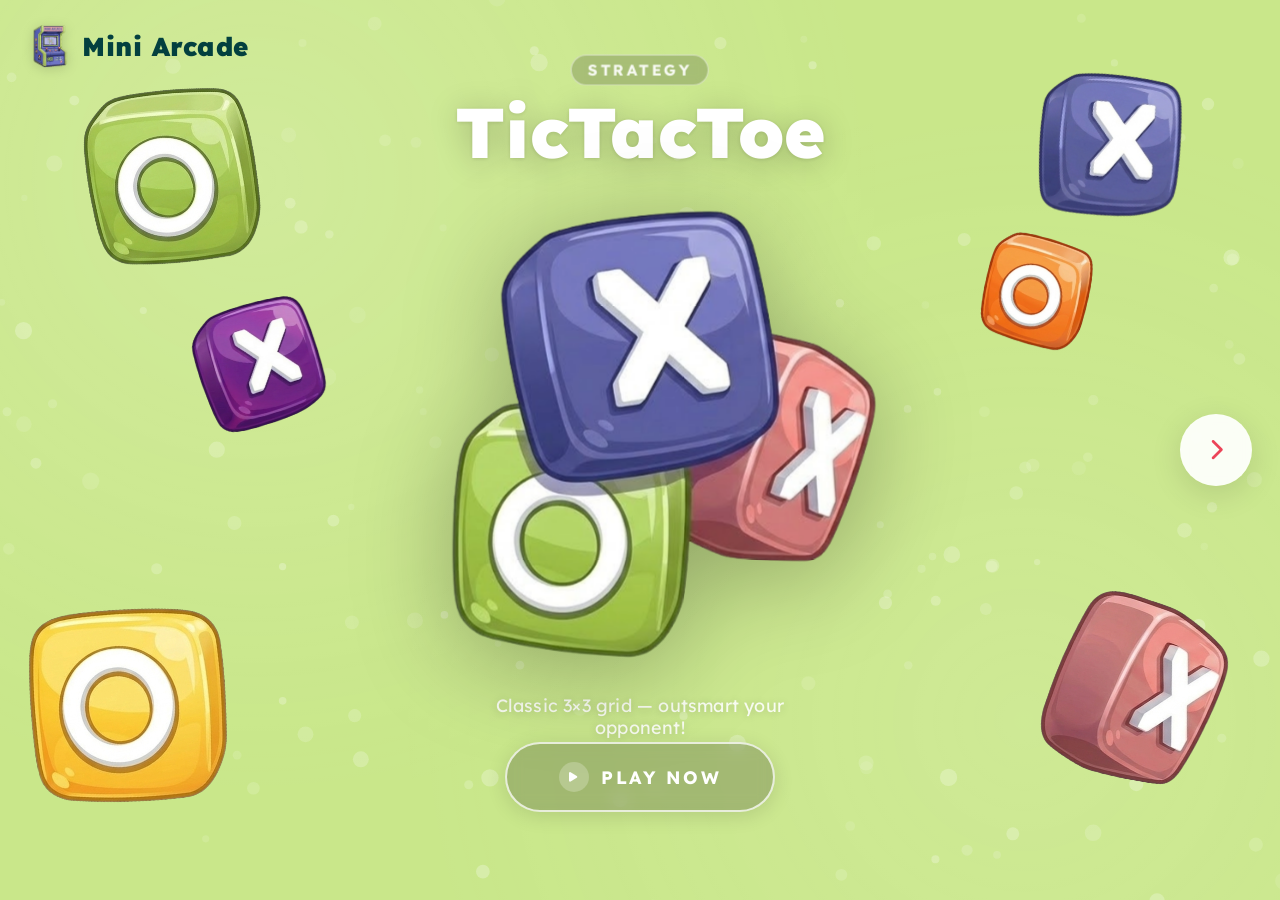
==== commit cb6484bc: "Fixed and COmpleted the Images for the Landing Page" ====
--- a/index.html
+++ b/index.html
@@ -102,30 +102,30 @@
           <div class="section-bg-pattern"></div>
           <div class="fruit-images">
             <div class="image-one fruit-image">
-              <img src="images/sample1.png" alt="Color Guessing">
+              <img src="images/art1.png" alt="Color Guessing">
             </div>
             <div class="image-two fruit-image">
-              <img src="images/sample1.png" alt="Color Guessing">
+              <img src="images/art2.png" alt="Color Guessing">
             </div>
             <div class="game-center-stack">
               <div class="game-tag">Trivia</div>
               <h1 class="game-title">Color Guessing</h1>
               <div class="image-center fruit-image">
-                <img src="images/logo.png" alt="Color Guessing">
+                <img src="images/guessing game.png" alt="Color Guessing">
               </div>
               <p class="game-desc">Guess the color from its RGB code!</p>
             </div>
             <div class="image-three fruit-image">
-              <img src="images/sample1.png" alt="Color Guessing">
+              <img src="images/art5.png" alt="Color Guessing">
             </div>
             <div class="image-four fruit-image">
-              <img src="images/sample1.png" alt="Color Guessing">
+              <img src="images/art4.png" alt="Color Guessing">
             </div>
             <div class="image-five fruit-image">
-              <img src="images/sample1.png" alt="Color Guessing">
+              <img src="images/art3.png" alt="Color Guessing">
             </div>
             <div class="image-six fruit-image">
-              <img src="images/sample1.png" alt="Color Guessing">
+              <img src="images/art6.png" alt="Color Guessing">
             </div>
           </div>
           <a href="colorguessing/colorguessing.html" class="play-btn">
@@ -140,30 +140,30 @@
           <div class="section-bg-pattern"></div>
           <div class="fruit-images">
             <div class="image-one fruit-image">
-              <img src="images/sample2.png" alt="Word Scramble">
+              <img src="images/m.png" alt="Word Scramble">
             </div>
             <div class="image-two fruit-image">
-              <img src="images/sample2.png" alt="Word Scramble">
+              <img src="images/z.png" alt="Word Scramble">
             </div>
             <div class="game-center-stack">
               <div class="game-tag">Puzzle</div>
               <h1 class="game-title">Word Scramble</h1>
               <div class="image-center fruit-image">
-                <img src="images/logo.png" alt="Word Scramble">
+                <img src="images/word scramble.png" alt="Word Scramble">
               </div>
               <p class="game-desc">Unscramble the letters to find the word!</p>
             </div>
             <div class="image-three fruit-image">
-              <img src="images/sample2.png" alt="Word Scramble">
+              <img src="images/a.png" alt="Word Scramble">
             </div>
             <div class="image-four fruit-image">
-              <img src="images/sample2.png" alt="Word Scramble">
+              <img src="images/l.png" alt="Word Scramble">
             </div>
             <div class="image-five fruit-image">
-              <img src="images/sample2.png" alt="Word Scramble">
+              <img src="images/e.png" alt="Word Scramble">
             </div>
             <div class="image-six fruit-image">
-              <img src="images/sample2.png" alt="Word Scramble">
+              <img src="images/s.png" alt="Word Scramble">
             </div>
           </div>
           <a href="wordscramble/wordscramble.html" class="play-btn">
--- a/style.css
+++ b/style.css
@@ -29,6 +29,30 @@
   --transition-med:  0.45s cubic-bezier(0.4, 0, 0.2, 1);
   --shadow-soft:     0 8px 32px rgba(0,0,0,0.12);
   --shadow-strong:   0 16px 56px rgba(0,0,0,0.22);
+
+  /* Game 1: TicTacToe */
+  --g1-img1: 340px;
+  --g1-img2: 300px;
+  --g1-img3: 290px;
+  --g1-img4: 360px;
+  --g1-img5: 220px;
+  --g1-img6: 250px;
+
+  /* Game 2: Color Guessing */
+  --g2-img1: 260px;
+  --g2-img2: 250px;
+  --g2-img3: 240px;
+  --g2-img4: 230px;
+  --g2-img5: 200px;
+  --g2-img6: 200px;
+
+  /* Game 3: Word Scramble */
+  --g3-img1: 280px;
+  --g3-img2: 240px;
+  --g3-img3: 240px;
+  --g3-img4: 220px;
+  --g3-img5: 200px;
+  --g3-img6: 200px;
 }
 
 /* ── Header ── */
@@ -179,14 +203,27 @@
 }
 
 /* ── Center image ── */
-.image-center {
-  max-width: clamp(180px, 28vw, 500px);
-  position: relative;
-  top: unset; left: unset;
-  transform: none;
-  z-index: 5;
-  animation: none !important;
-}
+/* Game 1: TicTacToe */
+.section[data-game="0"] .image-center img {
+  height: 350px;
+  width: auto;
+  object-fit: contain;
+}
+
+/* Game 2: Color Guessing */
+.section[data-game="1"] .image-center img {
+  height: 350px;
+  width: auto;
+  object-fit: contain;
+}
+
+/* Game 3: Word Scramble */
+.section[data-game="2"] .image-center img {
+  height: 350px;
+  width: auto;
+  object-fit: contain;
+}
+
 .image-center img {
   filter: drop-shadow(0 16px 48px rgba(0,0,0,0.28));
   transform: none !important;
@@ -201,12 +238,39 @@
 .game-center-stack .image-center {
   position: relative;
 }
-.image-one   { max-width: 340px; bottom: 60px; left: 0;    transform: rotate(-10deg); }
-.image-two   { max-width: 300px; top: 8%;    left: 6%;   transform: rotate(-14deg); }
-.image-three { max-width: 270px; top: 8%;    right: 6%;  transform: rotate(14deg);  }
-.image-four  { max-width: 360px; bottom: 60px; right: 0; transform: rotate(10deg);  }
-.image-five  { max-width: 220px; top: 38%;   left: 14%;  transform: rotate(-8deg);  }
-.image-six   { max-width: 200px; top: 38%;   right: 14%; transform: rotate(8deg);   }
+
+/* Base positions (shared across all games) */
+.image-one   { bottom: 60px; left: 0;    transform: rotate(-10deg); }
+.image-two   { top: 8%;    left: 6%;   transform: rotate(-14deg); }
+.image-three { top: 8%;    right: 6%;  transform: rotate(14deg);  }
+.image-four  { bottom: 60px; right: 0; transform: rotate(10deg);  }
+.image-five  { top: 38%;   left: 14%;  transform: rotate(-8deg);  }
+.image-six   { top: 38%;   right: 14%; transform: rotate(8deg);   }
+
+/* ── Per-game floating image sizes ── */
+/* Game 1: TicTacToe */
+.section[data-game="0"] .image-one   { max-width: var(--g1-img1); }
+.section[data-game="0"] .image-two   { max-width: var(--g1-img2); }
+.section[data-game="0"] .image-three { max-width: var(--g1-img3); }
+.section[data-game="0"] .image-four  { max-width: var(--g1-img4); }
+.section[data-game="0"] .image-five  { max-width: var(--g1-img5); }
+.section[data-game="0"] .image-six   { max-width: var(--g1-img6); }
+
+/* Game 2: Color Guessing */
+.section[data-game="1"] .image-one   { max-width: var(--g2-img1); }
+.section[data-game="1"] .image-two   { max-width: var(--g2-img2); }
+.section[data-game="1"] .image-three { max-width: var(--g2-img3); }
+.section[data-game="1"] .image-four  { max-width: var(--g2-img4); }
+.section[data-game="1"] .image-five  { max-width: var(--g2-img5); }
+.section[data-game="1"] .image-six   { max-width: var(--g2-img6); }
+
+/* Game 3: Word Scramble */
+.section[data-game="2"] .image-one   { max-width: var(--g3-img1); }
+.section[data-game="2"] .image-two   { max-width: var(--g3-img2); }
+.section[data-game="2"] .image-three { max-width: var(--g3-img3); }
+.section[data-game="2"] .image-four  { max-width: var(--g3-img4); }
+.section[data-game="2"] .image-five  { max-width: var(--g3-img5); }
+.section[data-game="2"] .image-six   { max-width: var(--g3-img6); }
 
 /* ── Play Button — polished pill with icon ── */
 .play-btn {
@@ -417,7 +481,7 @@
   border-radius: var(--radius-pill);
   backdrop-filter: blur(6px);
   -webkit-backdrop-filter: blur(6px);
-  display: none; /* shown via JS on touch devices */
+  display: none;
   align-items: center;
   gap: 8px;
   pointer-events: none;
@@ -450,67 +514,160 @@
 
 /* ── Responsive ── */
 @media screen and (max-width: 1550px) {
-  .image-one   { max-width: 300px; bottom: 60px; left: 0; }
-  .image-two   { max-width: 265px; left: 4%; top: 6%; }
-  .image-three { max-width: 240px; right: 4%; top: 6%; }
-  .image-four  { max-width: 320px; bottom: 60px; right: 0; }
-  .image-five  { max-width: 195px; top: 38%; left: 12%; }
-  .image-six   { max-width: 180px; top: 38%; right: 12%; }
-}
+  :root {
+    --g1-img1: 300px; --g1-img2: 265px; --g1-img3: 240px;
+    --g1-img4: 320px; --g1-img5: 195px; --g1-img6: 180px;
+
+    --g2-img1: 240px; --g2-img2: 210px; --g2-img3: 190px;
+    --g2-img4: 260px; --g2-img5: 155px; --g2-img6: 140px;
+
+    --g3-img1: 260px; --g3-img2: 230px; --g3-img3: 210px;
+    --g3-img4: 280px; --g3-img5: 175px; --g3-img6: 160px;
+  }
+  .image-one   { bottom: 60px; left: 0; }
+  .image-two   { left: 4%; top: 6%; }
+  .image-three { right: 4%; top: 6%; }
+  .image-four  { bottom: 60px; right: 0; }
+  .image-five  { top: 38%; left: 12%; }
+  .image-six   { top: 38%; right: 12%; }
+
+  .section[data-game="0"] .image-center img { height: 500px; }
+  .section[data-game="1"] .image-center img { height: 260px; }
+  .section[data-game="2"] .image-center img { height: 300px; }
+}
+
 @media screen and (max-width: 1199px) {
-  .image-one   { max-width: 265px; bottom: 50px; left: 0; }
-  .image-two   { max-width: 230px; left: 3%; top: 6%; }
-  .image-three { max-width: 210px; right: 3%; top: 6%; }
-  .image-four  { max-width: 280px; bottom: 50px; right: 0; }
-  .image-five  { max-width: 165px; top: 38%; left: 10%; }
-  .image-six   { max-width: 150px; top: 38%; right: 10%; }
-}
+  :root {
+    --g1-img1: 265px; --g1-img2: 230px; --g1-img3: 210px;
+    --g1-img4: 280px; --g1-img5: 165px; --g1-img6: 150px;
+
+    --g2-img1: 210px; --g2-img2: 185px; --g2-img3: 165px;
+    --g2-img4: 220px; --g2-img5: 130px; --g2-img6: 120px;
+
+    --g3-img1: 230px; --g3-img2: 200px; --g3-img3: 180px;
+    --g3-img4: 240px; --g3-img5: 150px; --g3-img6: 135px;
+  }
+  .image-one   { bottom: 50px; left: 0; }
+  .image-two   { left: 3%; top: 6%; }
+  .image-three { right: 3%; top: 6%; }
+  .image-four  { bottom: 50px; right: 0; }
+  .image-five  { top: 38%; left: 10%; }
+  .image-six   { top: 38%; right: 10%; }
+
+  .section[data-game="0"] .image-center img { height: 420px; }
+  .section[data-game="1"] .image-center img { height: 220px; }
+  .section[data-game="2"] .image-center img { height: 260px; }
+}
+
 /* Tablet */
 @media screen and (max-width: 991px) {
+  :root {
+    --g1-img1: 200px; --g1-img2: 175px; --g1-img3: 160px;
+    --g1-img4: 210px; --g1-img5: 130px; --g1-img6: 120px;
+
+    --g2-img1: 160px; --g2-img2: 140px; --g2-img3: 125px;
+    --g2-img4: 170px; --g2-img5: 100px; --g2-img6: 95px;
+
+    --g3-img1: 175px; --g3-img2: 155px; --g3-img3: 140px;
+    --g3-img4: 185px; --g3-img5: 115px; --g3-img6: 105px;
+  }
   header        { padding: 14px 18px; }
   .nav-btn      { height: 60px; width: 60px; font-size: 20px; top: 88%; }
-  .image-one    { max-width: 200px; bottom: 100px; left: 0; }
-  .image-two    { max-width: 175px; left: 2%; top: 8%; }
-  .image-three  { max-width: 160px; right: 2%; top: 8%; }
-  .image-four   { max-width: 210px; bottom: 100px; right: 0; }
-  .image-five   { max-width: 130px; top: 40%; left: 8%; }
-  .image-six    { max-width: 120px; top: 40%; right: 8%; }
+  .image-one    { bottom: 100px; left: 0; }
+  .image-two    { left: 2%; top: 8%; }
+  .image-three  { right: 2%; top: 8%; }
+  .image-four   { bottom: 100px; right: 0; }
+  .image-five   { top: 40%; left: 8%; }
+  .image-six    { top: 40%; right: 8%; }
   .play-btn     { font-size: 15px; padding: 16px 44px; bottom: 90px; }
   .keyboard-hint { display: none; }
   .swipe-hint   { display: flex; }
-}
+  .game-center-stack { top: 50%; }
+
+  .section[data-game="0"] .image-center img { height: 320px; }
+  .section[data-game="1"] .image-center img { height: 180px; }
+  .section[data-game="2"] .image-center img { height: 200px; }
+}
+
 /* Large phones */
 @media screen and (max-width: 767px) {
+  :root {
+    --g1-img1: 155px; --g1-img2: 135px; --g1-img3: 125px;
+    --g1-img4: 155px; --g1-img5: 0px;   --g1-img6: 0px;
+
+    --g2-img1: 125px; --g2-img2: 110px; --g2-img3: 100px;
+    --g2-img4: 125px; --g2-img5: 0px;   --g2-img6: 0px;
+
+    --g3-img1: 135px; --g3-img2: 120px; --g3-img3: 110px;
+    --g3-img4: 135px; --g3-img5: 0px;   --g3-img6: 0px;
+  }
   header        { padding: 12px 14px; }
   .nav-btn      { height: 50px; width: 50px; font-size: 18px; top: 86%; right: 14px; }
   #prevButton   { left: 14px; }
-  .image-one    { max-width: 155px; bottom: 120px; left: 0; }
-  .image-two    { max-width: 135px; left: 1%; top: 10%; }
-  .image-three  { max-width: 125px; right: 1%; top: 10%; }
-  .image-four   { max-width: 155px; bottom: 120px; right: 0; }
+  .image-one    { bottom: 120px; left: 0; }
+  .image-two    { left: 1%; top: 10%; }
+  .image-three  { right: 1%; top: 10%; }
+  .image-four   { bottom: 120px; right: 0; }
   .image-five, .image-six { display: none; }
   .play-btn     { font-size: 13px; padding: 14px 38px; letter-spacing: 2px; bottom: 80px; }
   .game-counter { top: 16px; right: 14px; }
-}
+  .game-center-stack { top: 50%; }
+
+  .section[data-game="0"] .image-center img { height: 240px; }
+  .section[data-game="1"] .image-center img { height: 140px; }
+  .section[data-game="2"] .image-center img { height: 160px; }
+}
+
 /* Small phones */
 @media screen and (max-width: 480px) {
+  :root {
+    --g1-img1: 100px; --g1-img2: 88px; --g1-img3: 80px;
+    --g1-img4: 100px; --g1-img5: 0px;  --g1-img6: 0px;
+
+    --g2-img1: 80px;  --g2-img2: 70px; --g2-img3: 65px;
+    --g2-img4: 80px;  --g2-img5: 0px;  --g2-img6: 0px;
+
+    --g3-img1: 90px;  --g3-img2: 78px; --g3-img3: 70px;
+    --g3-img4: 90px;  --g3-img5: 0px;  --g3-img6: 0px;
+  }
   header        { padding: 10px 10px; }
   .nav-btn      { height: 44px; width: 44px; font-size: 15px; top: 84%; right: 10px; }
   #prevButton   { left: 10px; }
-  .image-one    { max-width: 100px; bottom: 110px; }
-  .image-two    { max-width: 88px;  left: 4%; top: 16%; }
-  .image-three  { max-width: 80px;  right: 4%; top: 16%; }
-  .image-four   { max-width: 100px; bottom: 110px; right: 0; }
+  .image-one    { bottom: 110px; }
+  .image-two    { left: 4%; top: 16%; }
+  .image-three  { right: 4%; top: 16%; }
+  .image-four   { bottom: 110px; right: 0; }
   .play-btn     { font-size: 12px; padding: 13px 32px; bottom: 75px; }
   .game-tag     { display: none; }
-}
+  .game-center-stack { top: 50%; }
+
+  .section[data-game="0"] .image-center img { height: 180px; }
+  .section[data-game="1"] .image-center img { height: 110px; }
+  .section[data-game="2"] .image-center img { height: 130px; }
+}
+
 /* Extra small */
 @media screen and (max-width: 360px) {
+  :root {
+    --g1-img1: 80px; --g1-img2: 70px; --g1-img3: 65px;
+    --g1-img4: 80px; --g1-img5: 0px;  --g1-img6: 0px;
+
+    --g2-img1: 65px; --g2-img2: 58px; --g2-img3: 52px;
+    --g2-img4: 65px; --g2-img5: 0px;  --g2-img6: 0px;
+
+    --g3-img1: 72px; --g3-img2: 63px; --g3-img3: 57px;
+    --g3-img4: 72px; --g3-img5: 0px;  --g3-img6: 0px;
+  }
   header        { padding: 8px 8px; }
   .nav-btn      { height: 40px; width: 40px; font-size: 13px; }
-  .image-one    { max-width: 80px; bottom: 100px; }
-  .image-two    { max-width: 70px; left: 2%; top: 18%; }
-  .image-three  { max-width: 65px; right: 2%; top: 18%; }
-  .image-four   { max-width: 80px; bottom: 100px; }
+  .image-one    { bottom: 100px; }
+  .image-two    { left: 2%; top: 18%; }
+  .image-three  { right: 2%; top: 18%; }
+  .image-four   { bottom: 100px; }
   .play-btn     { font-size: 11px; padding: 12px 26px; bottom: 70px; }
+  .game-center-stack { top: 50%; }
+
+  .section[data-game="0"] .image-center img { height: 150px; }
+  .section[data-game="1"] .image-center img { height: 90px; }
+  .section[data-game="2"] .image-center img { height: 110px; }
 }
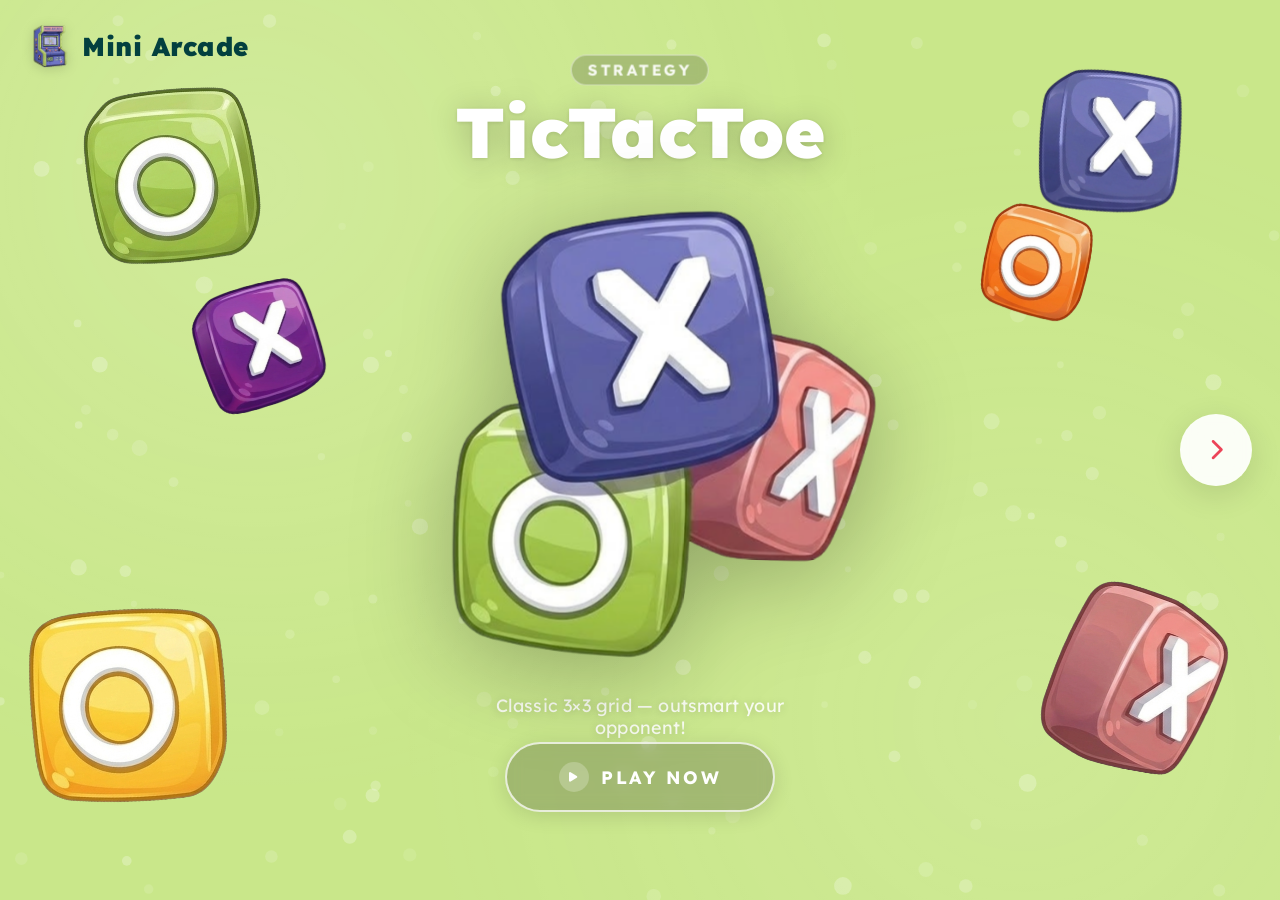
==== commit 1c580d92: "Clear Sections Naming" ====
--- a/index.html
+++ b/index.html
@@ -1,5 +1,6 @@
 <!doctype html>
 <html lang="en">
+
 <head>
   <meta charset="utf-8">
   <meta name="viewport" content="width=device-width, initial-scale=1">
@@ -9,6 +10,7 @@
   <link rel="stylesheet" href="https://cdnjs.cloudflare.com/ajax/libs/font-awesome/6.5.0/css/all.min.css">
   <script src="https://cdnjs.cloudflare.com/ajax/libs/gsap/3.12.2/gsap.min.js"></script>
 </head>
+
 <body>
 
   <!-- Keyboard hint tooltip -->
@@ -58,7 +60,7 @@
       <div class="section-container">
 
         <!-- Game 1: Tic Tac Toe -->
-        <section class="section" data-game="0">
+        <section class="section" data-game="0" id="section-1">
           <!-- Particle canvas per section -->
           <canvas class="particle-canvas"></canvas>
           <div class="section-bg-pattern"></div>
@@ -97,7 +99,7 @@
         </section>
 
         <!-- Game 2: Color Guessing -->
-        <section class="section" data-game="1">
+        <section class="section" data-game="1" id="section-2">
           <canvas class="particle-canvas"></canvas>
           <div class="section-bg-pattern"></div>
           <div class="fruit-images">
@@ -128,14 +130,14 @@
               <img src="images/art6.png" alt="Color Guessing">
             </div>
           </div>
-          <a href="colorguessing/colorguessing.html" class="play-btn">
+          <a href="colorguessing/coloraccuracy.html" class="play-btn">
             <span class="play-btn-icon"><i class="fa-solid fa-play"></i></span>
             <span>Play Now</span>
           </a>
         </section>
 
         <!-- Game 3: Word Scramble -->
-        <section class="section" data-game="2">
+        <section class="section" data-game="2" id="section-3">
           <canvas class="particle-canvas"></canvas>
           <div class="section-bg-pattern"></div>
           <div class="fruit-images">
@@ -178,4 +180,5 @@
 
   <script src="script.js"></script>
 </body>
+
 </html>
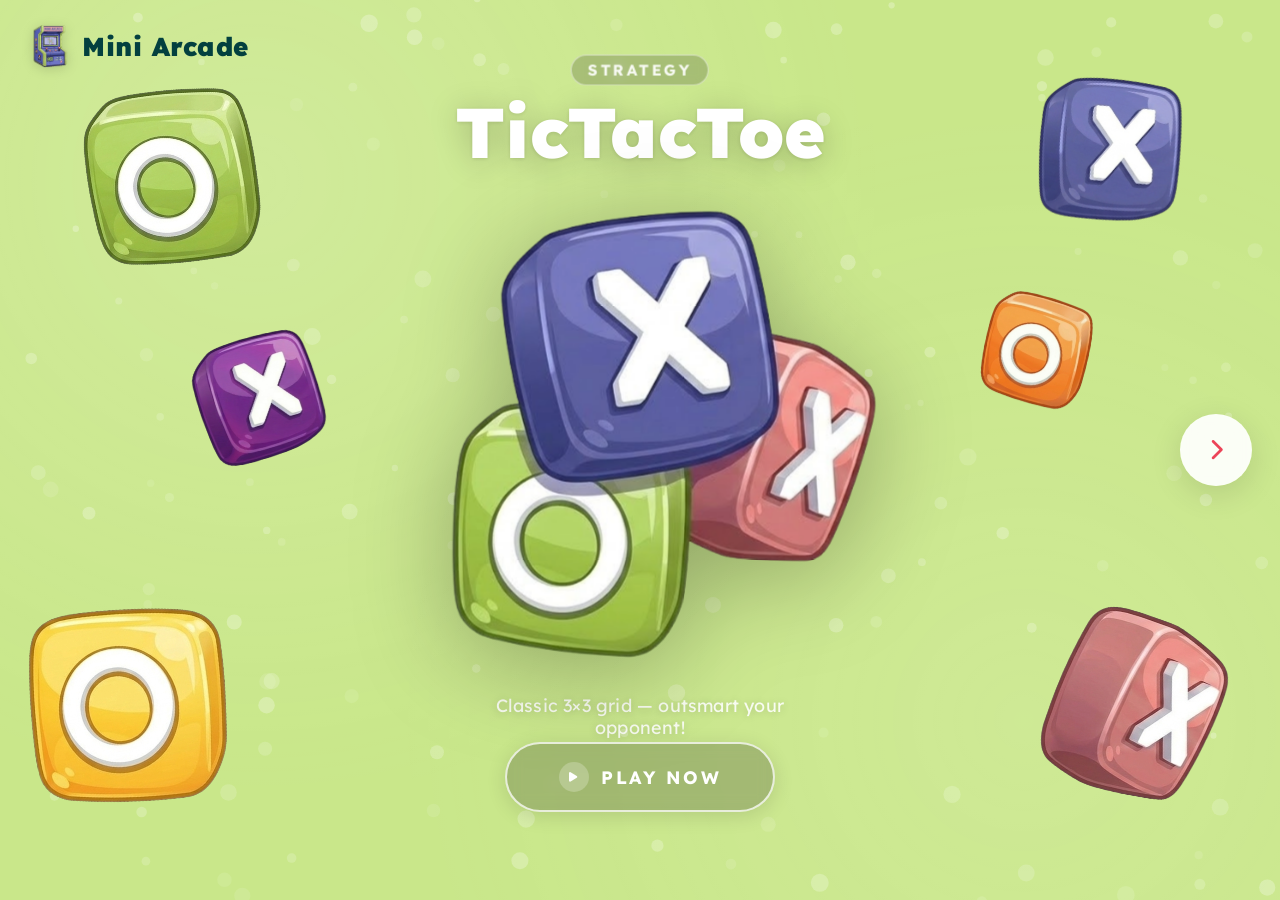
==== commit 93478eab: "Modifications with the index" ====
--- a/index.html
+++ b/index.html
@@ -130,7 +130,7 @@
               <img src="images/art6.png" alt="Color Guessing">
             </div>
           </div>
-          <a href="colorguessing/coloraccuracy.html" class="play-btn">
+          <a href="coloraccuracy/coloraccuracy.html" class="play-btn">
             <span class="play-btn-icon"><i class="fa-solid fa-play"></i></span>
             <span>Play Now</span>
           </a>
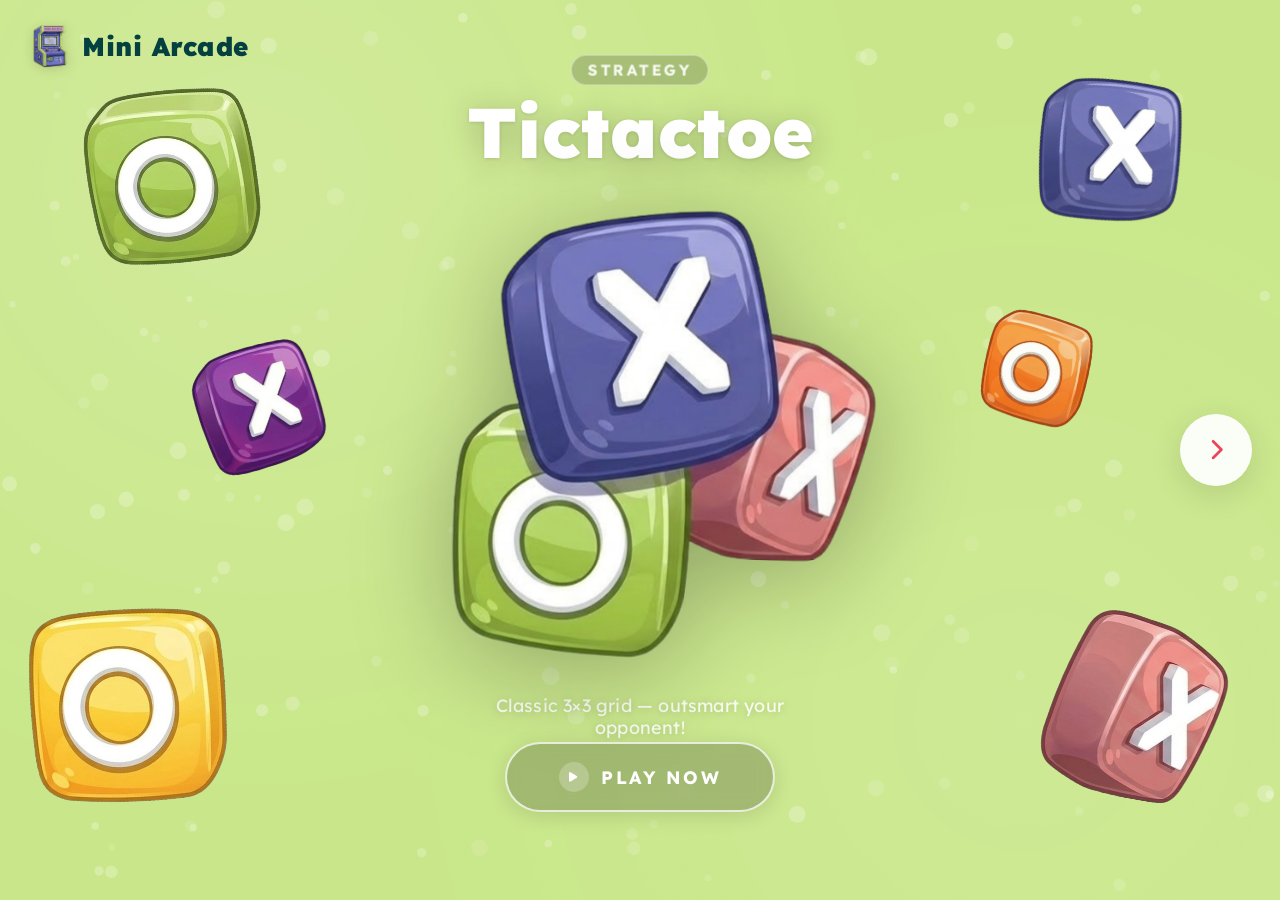
==== commit 1ea86d02: "Fixed class and image naming" ====
--- a/index.html
+++ b/index.html
@@ -73,7 +73,7 @@
             </div>
             <div class="game-center-stack">
               <div class="game-tag">Strategy</div>
-              <h1 class="game-title">TicTacToe</h1>
+              <h1 class="game-title">Tictactoe</h1>
               <div class="image-center fruit-image">
                 <img src="images/tictactoe.png" alt="Tic Tac Toe">
               </div>
@@ -113,7 +113,7 @@
               <div class="game-tag">Trivia</div>
               <h1 class="game-title">Color Guessing</h1>
               <div class="image-center fruit-image">
-                <img src="images/guessing game.png" alt="Color Guessing">
+                <img src="images/colorAccuracy.png" alt="Color Guessing">
               </div>
               <p class="game-desc">Guess the color from its RGB code!</p>
             </div>
@@ -130,7 +130,7 @@
               <img src="images/art6.png" alt="Color Guessing">
             </div>
           </div>
-          <a href="coloraccuracy/coloraccuracy.html" class="play-btn">
+          <a href="coloraccuracy/color-accuracy.html" class="play-btn">
             <span class="play-btn-icon"><i class="fa-solid fa-play"></i></span>
             <span>Play Now</span>
           </a>
@@ -151,7 +151,7 @@
               <div class="game-tag">Puzzle</div>
               <h1 class="game-title">Word Scramble</h1>
               <div class="image-center fruit-image">
-                <img src="images/word scramble.png" alt="Word Scramble">
+                <img src="images/wordScramble.png" alt="Word Scramble">
               </div>
               <p class="game-desc">Unscramble the letters to find the word!</p>
             </div>
@@ -168,7 +168,7 @@
               <img src="images/s.png" alt="Word Scramble">
             </div>
           </div>
-          <a href="wordscramble/wordscramble.html" class="play-btn">
+          <a href="wordscramble/word-scramble.html" class="play-btn">
             <span class="play-btn-icon"><i class="fa-solid fa-play"></i></span>
             <span>Play Now</span>
           </a>
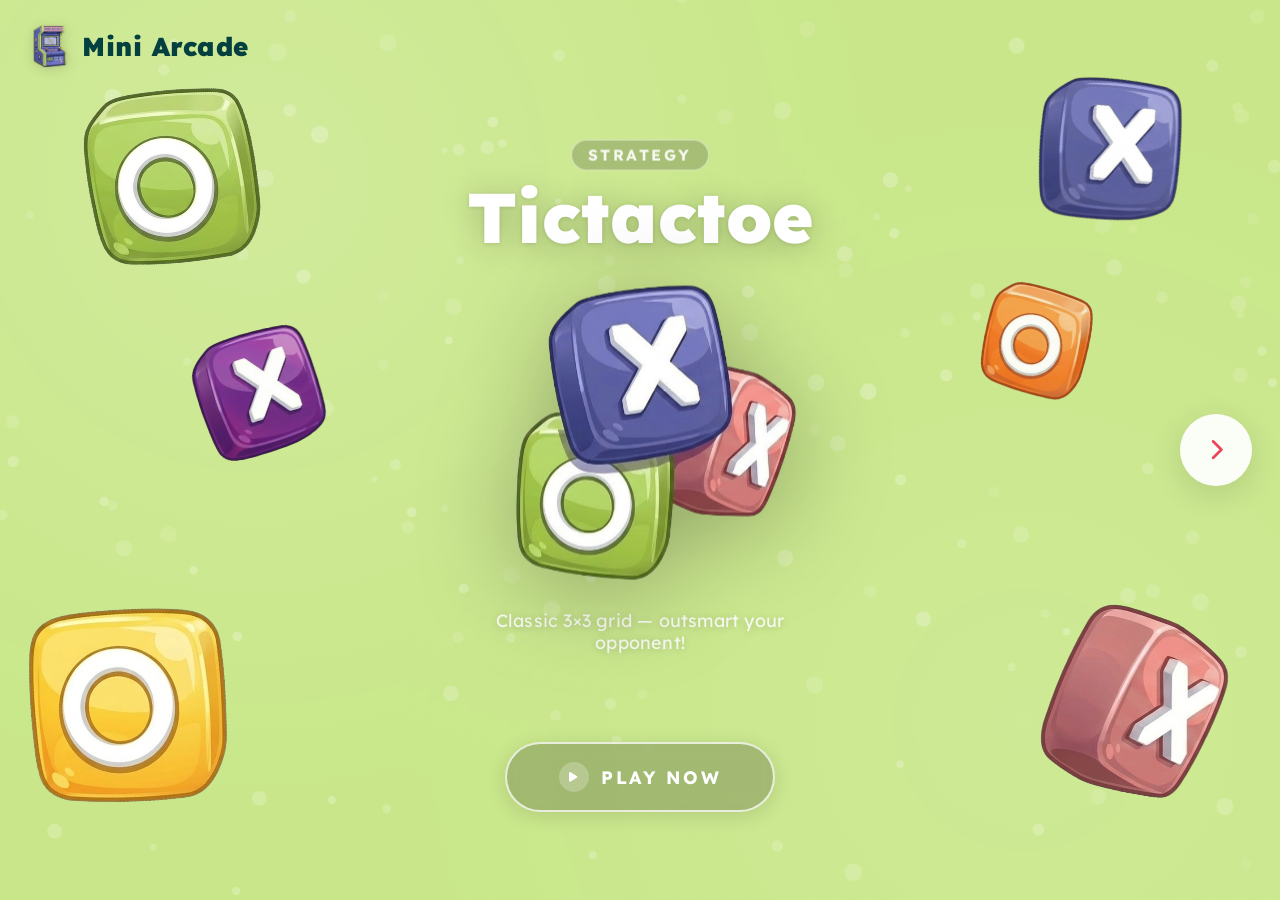
==== commit bda731bb: "Updated the name of the Game" ====
--- a/index.html
+++ b/index.html
@@ -111,9 +111,9 @@
             </div>
             <div class="game-center-stack">
               <div class="game-tag">Trivia</div>
-              <h1 class="game-title">Color Guessing</h1>
+              <h1 class="game-title">Color Accuracy</h1>
               <div class="image-center fruit-image">
-                <img src="images/colorAccuracy.png" alt="Color Guessing">
+                <img src="images/colorAccuracy.png" alt="Color Accuracy">
               </div>
               <p class="game-desc">Guess the color from its RGB code!</p>
             </div>
--- a/style.css
+++ b/style.css
@@ -203,21 +203,16 @@
 }
 
 /* ── Center image ── */
-/* Game 1: TicTacToe */
 .section[data-game="0"] .image-center img {
   height: 350px;
   width: auto;
   object-fit: contain;
 }
-
-/* Game 2: Color Guessing */
 .section[data-game="1"] .image-center img {
   height: 350px;
   width: auto;
   object-fit: contain;
 }
-
-/* Game 3: Word Scramble */
 .section[data-game="2"] .image-center img {
   height: 350px;
   width: auto;
@@ -239,7 +234,7 @@
   position: relative;
 }
 
-/* Base positions (shared across all games) */
+/* Base positions (desktop) */
 .image-one   { bottom: 60px; left: 0;    transform: rotate(-10deg); }
 .image-two   { top: 8%;    left: 6%;   transform: rotate(-14deg); }
 .image-three { top: 8%;    right: 6%;  transform: rotate(14deg);  }
@@ -248,7 +243,6 @@
 .image-six   { top: 38%;   right: 14%; transform: rotate(8deg);   }
 
 /* ── Per-game floating image sizes ── */
-/* Game 1: TicTacToe */
 .section[data-game="0"] .image-one   { max-width: var(--g1-img1); }
 .section[data-game="0"] .image-two   { max-width: var(--g1-img2); }
 .section[data-game="0"] .image-three { max-width: var(--g1-img3); }
@@ -256,7 +250,6 @@
 .section[data-game="0"] .image-five  { max-width: var(--g1-img5); }
 .section[data-game="0"] .image-six   { max-width: var(--g1-img6); }
 
-/* Game 2: Color Guessing */
 .section[data-game="1"] .image-one   { max-width: var(--g2-img1); }
 .section[data-game="1"] .image-two   { max-width: var(--g2-img2); }
 .section[data-game="1"] .image-three { max-width: var(--g2-img3); }
@@ -264,7 +257,6 @@
 .section[data-game="1"] .image-five  { max-width: var(--g2-img5); }
 .section[data-game="1"] .image-six   { max-width: var(--g2-img6); }
 
-/* Game 3: Word Scramble */
 .section[data-game="2"] .image-one   { max-width: var(--g3-img1); }
 .section[data-game="2"] .image-two   { max-width: var(--g3-img2); }
 .section[data-game="2"] .image-three { max-width: var(--g3-img3); }
@@ -272,7 +264,7 @@
 .section[data-game="2"] .image-five  { max-width: var(--g3-img5); }
 .section[data-game="2"] .image-six   { max-width: var(--g3-img6); }
 
-/* ── Play Button — polished pill with icon ── */
+/* ── Play Button ── */
 .play-btn {
   position: absolute;
   bottom: 88px;
@@ -325,6 +317,14 @@
   font-size: 11px;
   flex-shrink: 0;
   transition: background var(--transition-fast);
+}
+
+@media screen and (max-width: 767px) {
+  .play-btn-icon {
+    width: 22px;
+    height: 22px;
+    font-size: 9px;
+  }
 }
 .play-btn:hover .play-btn-icon {
   background: rgba(255,255,255,0.4);
@@ -531,8 +531,8 @@
   .image-five  { top: 38%; left: 12%; }
   .image-six   { top: 38%; right: 12%; }
 
-  .section[data-game="0"] .image-center img { height: 500px; }
-  .section[data-game="1"] .image-center img { height: 260px; }
+  .section[data-game="0"] .image-center img { height: 330px; }
+  .section[data-game="1"] .image-center img { height: 295px; }
   .section[data-game="2"] .image-center img { height: 300px; }
 }
 
@@ -554,8 +554,8 @@
   .image-five  { top: 38%; left: 10%; }
   .image-six   { top: 38%; right: 10%; }
 
-  .section[data-game="0"] .image-center img { height: 420px; }
-  .section[data-game="1"] .image-center img { height: 220px; }
+  .section[data-game="0"] .image-center img { height: 280px; }
+  .section[data-game="1"] .image-center img { height: 250px; }
   .section[data-game="2"] .image-center img { height: 260px; }
 }
 
@@ -572,7 +572,6 @@
     --g3-img4: 185px; --g3-img5: 115px; --g3-img6: 105px;
   }
   header        { padding: 14px 18px; }
-  .nav-btn      { height: 60px; width: 60px; font-size: 20px; top: 88%; }
   .image-one    { bottom: 100px; left: 0; }
   .image-two    { left: 2%; top: 8%; }
   .image-three  { right: 2%; top: 8%; }
@@ -584,90 +583,179 @@
   .swipe-hint   { display: flex; }
   .game-center-stack { top: 50%; }
 
-  .section[data-game="0"] .image-center img { height: 320px; }
+  .section[data-game="0"] .image-center img { height: 200px; }
   .section[data-game="1"] .image-center img { height: 180px; }
   .section[data-game="2"] .image-center img { height: 200px; }
-}
+
+  /* Nav buttons stay on sides at tablet */
+  .nav-btn      { height: 60px; width: 60px; font-size: 20px; top: 50%; }
+}
+
+/* ══════════════════════════════════════════════════════════
+   MOBILE — nav buttons sit beside the Play Now button
+   Layout:
+     • [←]  [  PLAY NOW  ]  [→]
+   All three are pinned to the same bottom row.
+   ══════════════════════════════════════════════════════════ */
 
 /* Large phones */
 @media screen and (max-width: 767px) {
   :root {
-    --g1-img1: 155px; --g1-img2: 135px; --g1-img3: 125px;
-    --g1-img4: 155px; --g1-img5: 0px;   --g1-img6: 0px;
-
-    --g2-img1: 125px; --g2-img2: 110px; --g2-img3: 100px;
-    --g2-img4: 125px; --g2-img5: 0px;   --g2-img6: 0px;
-
-    --g3-img1: 135px; --g3-img2: 120px; --g3-img3: 110px;
-    --g3-img4: 135px; --g3-img5: 0px;   --g3-img6: 0px;
-  }
-  header        { padding: 12px 14px; }
-  .nav-btn      { height: 50px; width: 50px; font-size: 18px; top: 86%; right: 14px; }
-  #prevButton   { left: 14px; }
-  .image-one    { bottom: 120px; left: 0; }
-  .image-two    { left: 1%; top: 10%; }
-  .image-three  { right: 1%; top: 10%; }
-  .image-four   { bottom: 120px; right: 0; }
-  .image-five, .image-six { display: none; }
-  .play-btn     { font-size: 13px; padding: 14px 38px; letter-spacing: 2px; bottom: 80px; }
-  .game-counter { top: 16px; right: 14px; }
-  .game-center-stack { top: 50%; }
-
-  .section[data-game="0"] .image-center img { height: 240px; }
-  .section[data-game="1"] .image-center img { height: 140px; }
-  .section[data-game="2"] .image-center img { height: 160px; }
+    --g1-img1: 120px; --g1-img2: 110px; --g1-img3: 110px;
+    --g1-img4: 120px; --g1-img5: 90px;  --g1-img6: 90px;
+
+    --g2-img1: 100px; --g2-img2: 90px;  --g2-img3: 90px;
+    --g2-img4: 100px; --g2-img5: 75px;  --g2-img6: 75px;
+
+    --g3-img1: 110px; --g3-img2: 100px; --g3-img3: 100px;
+    --g3-img4: 110px; --g3-img5: 80px;  --g3-img6: 80px;
+  }
+
+  header { padding: 12px 14px; }
+
+  /* ── Nav buttons: beside play button, vertically centered with it ── */
+  /* Play-btn: bottom 80px, height ~50px (icon 30px + padding 10px*2 + border 2px*2)
+     Play center = 80 + 25 = 105px. Nav btn height 44px → bottom = 105 - 22 = 83px */
+  .nav-btn {
+    position: fixed;
+    top: unset;
+    bottom: 83px;
+    transform: none;
+    height: 44px;
+    width: 44px;
+    font-size: 16px;
+    z-index: 99;
+  }
+  .nav-btn:hover  { transform: scale(1.1); }
+  .nav-btn:active { transform: scale(0.95); }
+
+  #prevButton {
+    display: flex;
+    left: unset;
+    right: calc(50% + 96px);
+  }
+  #nextButton {
+    right: unset;
+    left: calc(50% + 96px);
+  }
+
+  /* Play button — slimmer height */
+  .play-btn {
+    font-size: 12px;
+    padding: 10px 22px;
+    letter-spacing: 1.5px;
+    bottom: 80px;
+    gap: 8px;
+  }
+
+  /* Row 1 — top corners */
+  .image-two    { left: 1%; top: 5%; }
+  .image-three  { right: 1%; top: 5%; }
+
+  /* Row 2 — middle, flanking center stack */
+  .image-five   { top: 38%; left: -2%; transform: rotate(-8deg); display: block; }
+  .image-six    { top: 38%; right: -2%; transform: rotate(8deg); display: block; }
+
+  /* Row 3 — lower sides */
+  .image-one    { bottom: 148px; left: -2%; transform: rotate(-10deg); }
+  .image-four   { bottom: 148px; right: -2%; transform: rotate(10deg); }
+
+  .game-counter       { top: 16px; right: 14px; }
+  .game-center-stack  { top: 48%; }
+  .game-tag           { font-size: 10px; padding: 4px 12px; }
+
+  .section[data-game="0"] .image-center img { height: 150px; }
+  .section[data-game="1"] .image-center img { height: 130px; }
+  .section[data-game="2"] .image-center img { height: 150px; }
 }
 
 /* Small phones */
 @media screen and (max-width: 480px) {
   :root {
-    --g1-img1: 100px; --g1-img2: 88px; --g1-img3: 80px;
-    --g1-img4: 100px; --g1-img5: 0px;  --g1-img6: 0px;
-
-    --g2-img1: 80px;  --g2-img2: 70px; --g2-img3: 65px;
-    --g2-img4: 80px;  --g2-img5: 0px;  --g2-img6: 0px;
-
-    --g3-img1: 90px;  --g3-img2: 78px; --g3-img3: 70px;
-    --g3-img4: 90px;  --g3-img5: 0px;  --g3-img6: 0px;
-  }
-  header        { padding: 10px 10px; }
-  .nav-btn      { height: 44px; width: 44px; font-size: 15px; top: 84%; right: 10px; }
-  #prevButton   { left: 10px; }
-  .image-one    { bottom: 110px; }
-  .image-two    { left: 4%; top: 16%; }
-  .image-three  { right: 4%; top: 16%; }
-  .image-four   { bottom: 110px; right: 0; }
-  .play-btn     { font-size: 12px; padding: 13px 32px; bottom: 75px; }
-  .game-tag     { display: none; }
-  .game-center-stack { top: 50%; }
-
-  .section[data-game="0"] .image-center img { height: 180px; }
-  .section[data-game="1"] .image-center img { height: 110px; }
-  .section[data-game="2"] .image-center img { height: 130px; }
+    --g1-img1: 90px;  --g1-img2: 82px;  --g1-img3: 82px;
+    --g1-img4: 90px;  --g1-img5: 68px;  --g1-img6: 68px;
+
+    --g2-img1: 75px;  --g2-img2: 68px;  --g2-img3: 68px;
+    --g2-img4: 75px;  --g2-img5: 56px;  --g2-img6: 56px;
+
+    --g3-img1: 82px;  --g3-img2: 74px;  --g3-img3: 74px;
+    --g3-img4: 82px;  --g3-img5: 62px;  --g3-img6: 62px;
+  }
+
+  header { padding: 10px 10px; }
+
+  /* play-btn: bottom 75px, height ~46px → center 75+23=98. nav 40px → bottom 98-20=78px */
+  .nav-btn {
+    height: 40px;
+    width: 40px;
+    font-size: 14px;
+    bottom: 78px;
+  }
+
+  #prevButton {
+    right: calc(50% + 86px);
+  }
+  #nextButton {
+    left: calc(50% + 86px);
+  }
+
+  .image-two    { left: 1%; top: 5%; }
+  .image-three  { right: 1%; top: 5%; }
+  .image-five   { top: 38%; left: -2%; display: block; }
+  .image-six    { top: 38%; right: -2%; display: block; }
+  .image-one    { bottom: 140px; left: -2%; }
+  .image-four   { bottom: 140px; right: -2%; }
+
+  .play-btn           { font-size: 11px; padding: 10px 20px; letter-spacing: 1.5px; bottom: 75px; gap: 7px; }
+  .game-tag           { display: none; }
+  .game-center-stack  { top: 48%; }
+
+  .section[data-game="0"] .image-center img { height: 160px; }
+  .section[data-game="1"] .image-center img { height: 130px; }
+  .section[data-game="2"] .image-center img { height: 125px; }
 }
 
 /* Extra small */
 @media screen and (max-width: 360px) {
   :root {
-    --g1-img1: 80px; --g1-img2: 70px; --g1-img3: 65px;
-    --g1-img4: 80px; --g1-img5: 0px;  --g1-img6: 0px;
-
-    --g2-img1: 65px; --g2-img2: 58px; --g2-img3: 52px;
-    --g2-img4: 65px; --g2-img5: 0px;  --g2-img6: 0px;
-
-    --g3-img1: 72px; --g3-img2: 63px; --g3-img3: 57px;
-    --g3-img4: 72px; --g3-img5: 0px;  --g3-img6: 0px;
-  }
-  header        { padding: 8px 8px; }
-  .nav-btn      { height: 40px; width: 40px; font-size: 13px; }
-  .image-one    { bottom: 100px; }
-  .image-two    { left: 2%; top: 18%; }
-  .image-three  { right: 2%; top: 18%; }
-  .image-four   { bottom: 100px; }
-  .play-btn     { font-size: 11px; padding: 12px 26px; bottom: 70px; }
-  .game-center-stack { top: 50%; }
-
-  .section[data-game="0"] .image-center img { height: 150px; }
-  .section[data-game="1"] .image-center img { height: 90px; }
-  .section[data-game="2"] .image-center img { height: 110px; }
+    --g1-img1: 72px; --g1-img2: 64px; --g1-img3: 64px;
+    --g1-img4: 72px; --g1-img5: 54px; --g1-img6: 54px;
+
+    --g2-img1: 60px; --g2-img2: 54px; --g2-img3: 54px;
+    --g2-img4: 60px; --g2-img5: 46px; --g2-img6: 46px;
+
+    --g3-img1: 66px; --g3-img2: 58px; --g3-img3: 58px;
+    --g3-img4: 66px; --g3-img5: 50px; --g3-img6: 50px;
+  }
+
+  header { padding: 8px 8px; }
+
+  /* play-btn: bottom 70px, height ~44px → center 70+22=92. nav 36px → bottom 92-18=74px */
+  .nav-btn {
+    height: 36px;
+    width: 36px;
+    font-size: 12px;
+    bottom: 74px;
+  }
+
+  #prevButton {
+    right: calc(50% + 74px);
+  }
+  #nextButton {
+    left: calc(50% + 74px);
+  }
+
+  .image-two    { left: 1%; top: 5%; }
+  .image-three  { right: 1%; top: 5%; }
+  .image-five   { top: 38%; left: -2%; display: block; }
+  .image-six    { top: 38%; right: -2%; display: block; }
+  .image-one    { bottom: 130px; left: -2%; }
+  .image-four   { bottom: 130px; right: -2%; }
+
+  .play-btn           { font-size: 10px; padding: 10px 16px; letter-spacing: 1px; bottom: 70px; gap: 6px; }
+  .game-center-stack  { top: 48%; }
+
+  .section[data-game="0"] .image-center img { height: 140px; }
+  .section[data-game="1"] .image-center img { height: 115px; }
+  .section[data-game="2"] .image-center img { height: 105px; }
 }
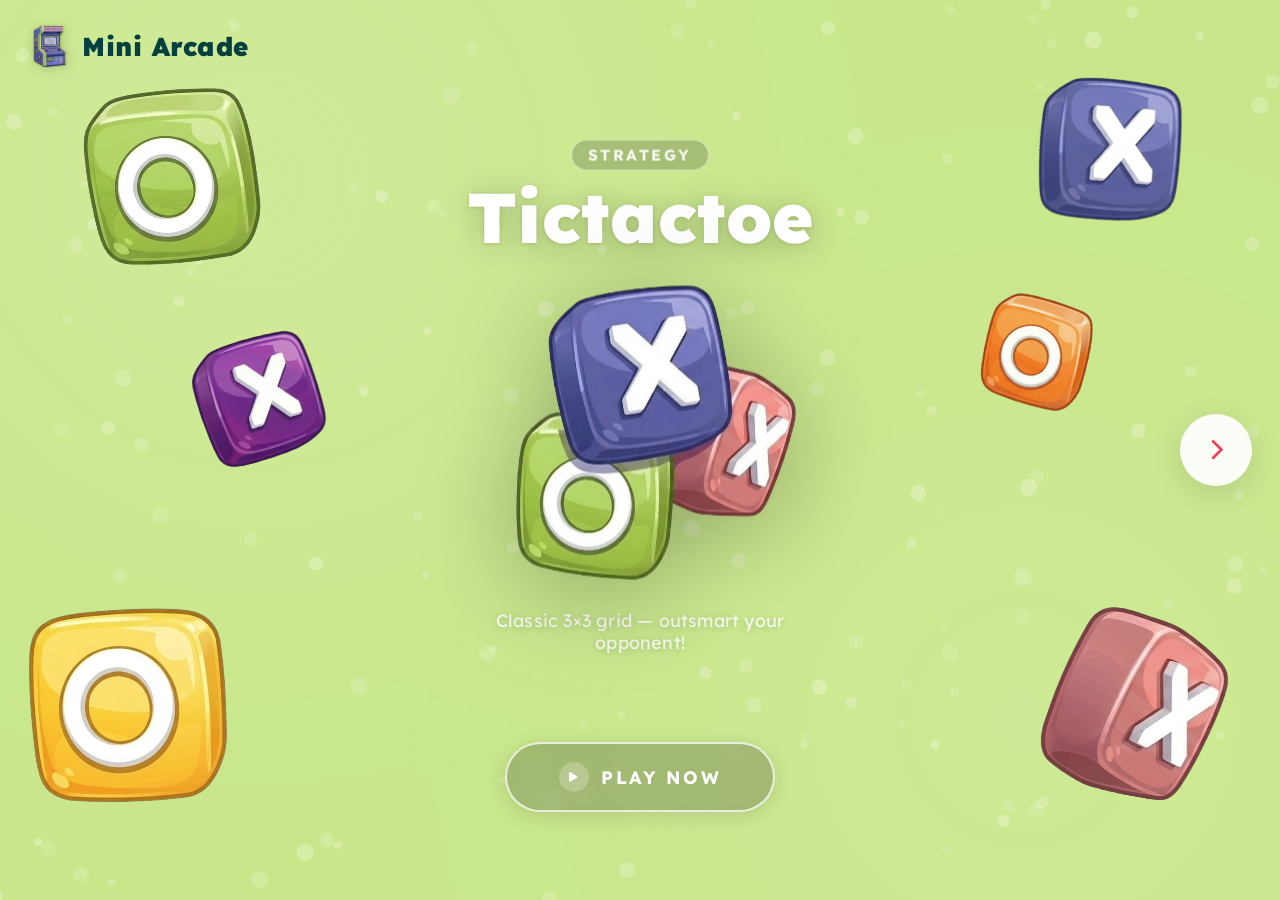
==== commit 208995dc: "Fixed the responsiveness of the navigations in safari" ====
--- a/index.html
+++ b/index.html
@@ -3,7 +3,7 @@
 
 <head>
   <meta charset="utf-8">
-  <meta name="viewport" content="width=device-width, initial-scale=1">
+  <meta name="viewport" content="width=device-width, initial-scale=1, viewport-fit=cover">
   <title>Mini Arcade</title>
   <link rel="icon" type="image/png" href="images/logo.png">
   <link rel="stylesheet" href="style.css">
--- a/style.css
+++ b/style.css
@@ -1,24 +1,39 @@
 @import url("https://fonts.googleapis.com/css2?family=Lexend:wght@100..900&display=swap");
 
 /* ── Reset ── */
-*, *::before, *::after {
+*,
+*::before,
+*::after {
   margin: 0;
   padding: 0;
   box-sizing: border-box;
 }
-img { width: 100%; height: auto; }
-body { overflow: hidden !important; cursor: default; }
-a:focus, input:focus, button:focus, :focus-visible {
-  outline: none; box-shadow: none;
+
+img {
+  width: 100%;
+  height: auto;
+}
+
+body {
+  overflow: hidden !important;
+  cursor: default;
+}
+
+a:focus,
+input:focus,
+button:focus,
+:focus-visible {
+  outline: none;
+  box-shadow: none;
 }
 
 /* ── Root tokens ── */
 :root {
-  --game1-logo:       #03403f;
-  --game2-logo:       #ec4458;
-  --game3-logo:       #6464ff;
-  --black-color:      #000000;
-  --white-color:      #ffffff;
+  --game1-logo: #03403f;
+  --game2-logo: #ec4458;
+  --game3-logo: #6464ff;
+  --black-color: #000000;
+  --white-color: #ffffff;
   --game1-background: #c9e78a;
   --game2-background: #ffb2b2;
   --game3-background: #c1bff2;
@@ -26,9 +41,9 @@
   /* Shared UI tokens */
   --radius-pill: 60px;
   --transition-fast: 0.2s ease;
-  --transition-med:  0.45s cubic-bezier(0.4, 0, 0.2, 1);
-  --shadow-soft:     0 8px 32px rgba(0,0,0,0.12);
-  --shadow-strong:   0 16px 56px rgba(0,0,0,0.22);
+  --transition-med: 0.45s cubic-bezier(0.4, 0, 0.2, 1);
+  --shadow-soft: 0 8px 32px rgba(0, 0, 0, 0.12);
+  --shadow-strong: 0 16px 56px rgba(0, 0, 0, 0.22);
 
   /* Game 1: TicTacToe */
   --g1-img1: 340px;
@@ -58,7 +73,8 @@
 /* ── Header ── */
 header {
   position: fixed;
-  top: 0; left: 0;
+  top: 0;
+  left: 0;
   width: 100vw;
   z-index: 99;
   display: flex;
@@ -67,6 +83,7 @@
   padding: 24px 28px 16px;
   pointer-events: none;
 }
+
 .header-left {
   display: flex;
   align-items: center;
@@ -74,13 +91,15 @@
   flex: 1;
   min-width: 0;
 }
+
 .header-logo-img {
   width: clamp(28px, 4.5vw, 44px);
   height: clamp(28px, 4.5vw, 44px);
   object-fit: contain;
   flex-shrink: 0;
-  filter: drop-shadow(0 2px 6px rgba(0,0,0,0.15));
-}
+  filter: drop-shadow(0 2px 6px rgba(0, 0, 0, 0.15));
+}
+
 .site-title {
   font-family: "Lexend", sans-serif;
   font-weight: 900;
@@ -92,13 +111,18 @@
   text-overflow: ellipsis;
   transition: color 0.5s ease;
 }
+
 .header-center {
   position: absolute;
   left: 50%;
   transform: translateX(-50%);
   pointer-events: none;
 }
-.header-right { flex: 1; min-width: 0; }
+
+.header-right {
+  flex: 1;
+  min-width: 0;
+}
 
 /* ── Section layout ── */
 .section-container-main {
@@ -107,6 +131,7 @@
   position: relative;
   z-index: 1;
 }
+
 .section-container {
   width: 300vw;
   display: flex;
@@ -115,6 +140,7 @@
   transition: left var(--transition-med);
   align-items: center;
 }
+
 .section {
   min-width: 100vw;
   height: 100vh;
@@ -123,8 +149,14 @@
   z-index: 1;
   background: var(--game1-background);
 }
-.section:nth-child(2) { background: var(--game2-background); }
-.section:nth-child(3) { background: var(--game3-background); }
+
+.section:nth-child(2) {
+  background: var(--game2-background);
+}
+
+.section:nth-child(3) {
+  background: var(--game3-background);
+}
 
 /* ── Background pattern overlay ── */
 .section-bg-pattern {
@@ -133,8 +165,8 @@
   pointer-events: none;
   z-index: 0;
   background-image:
-    radial-gradient(circle at 20% 20%, rgba(255,255,255,0.18) 0%, transparent 50%),
-    radial-gradient(circle at 80% 80%, rgba(255,255,255,0.12) 0%, transparent 50%);
+    radial-gradient(circle at 20% 20%, rgba(255, 255, 255, 0.18) 0%, transparent 50%),
+    radial-gradient(circle at 80% 80%, rgba(255, 255, 255, 0.12) 0%, transparent 50%);
   opacity: 0.8;
 }
 
@@ -170,9 +202,9 @@
   font-weight: 700;
   letter-spacing: 2.5px;
   text-transform: uppercase;
-  color: rgba(255,255,255,0.9);
-  background: rgba(0,0,0,0.18);
-  border: 1.5px solid rgba(255,255,255,0.55);
+  color: rgba(255, 255, 255, 0.9);
+  background: rgba(0, 0, 0, 0.18);
+  border: 1.5px solid rgba(255, 255, 255, 0.55);
   padding: 5px 16px;
   border-radius: var(--radius-pill);
   backdrop-filter: blur(6px);
@@ -187,7 +219,7 @@
   color: var(--white-color);
   text-align: center;
   white-space: nowrap;
-  text-shadow: 0 4px 32px rgba(0,0,0,0.22), 0 1px 4px rgba(0,0,0,0.12);
+  text-shadow: 0 4px 32px rgba(0, 0, 0, 0.22), 0 1px 4px rgba(0, 0, 0, 0.12);
   margin: 0;
 }
 
@@ -195,9 +227,9 @@
   font-family: "Lexend", sans-serif;
   font-size: clamp(12px, 1.4vw, 20px);
   font-weight: 400;
-  color: rgba(255,255,255,0.88);
+  color: rgba(255, 255, 255, 0.88);
   text-align: center;
-  text-shadow: 0 1px 8px rgba(0,0,0,0.18);
+  text-shadow: 0 1px 8px rgba(0, 0, 0, 0.18);
   letter-spacing: 0.2px;
   max-width: 340px;
 }
@@ -208,11 +240,13 @@
   width: auto;
   object-fit: contain;
 }
+
 .section[data-game="1"] .image-center img {
   height: 350px;
   width: auto;
   object-fit: contain;
 }
+
 .section[data-game="2"] .image-center img {
   height: 350px;
   width: auto;
@@ -220,7 +254,7 @@
 }
 
 .image-center img {
-  filter: drop-shadow(0 16px 48px rgba(0,0,0,0.28));
+  filter: drop-shadow(0 16px 48px rgba(0, 0, 0, 0.28));
   transform: none !important;
   animation: none !important;
 }
@@ -230,39 +264,120 @@
   opacity: 1;
   position: absolute;
 }
+
 .game-center-stack .image-center {
   position: relative;
 }
 
 /* Base positions (desktop) */
-.image-one   { bottom: 60px; left: 0;    transform: rotate(-10deg); }
-.image-two   { top: 8%;    left: 6%;   transform: rotate(-14deg); }
-.image-three { top: 8%;    right: 6%;  transform: rotate(14deg);  }
-.image-four  { bottom: 60px; right: 0; transform: rotate(10deg);  }
-.image-five  { top: 38%;   left: 14%;  transform: rotate(-8deg);  }
-.image-six   { top: 38%;   right: 14%; transform: rotate(8deg);   }
+.image-one {
+  bottom: 60px;
+  left: 0;
+  transform: rotate(-10deg);
+}
+
+.image-two {
+  top: 8%;
+  left: 6%;
+  transform: rotate(-14deg);
+}
+
+.image-three {
+  top: 8%;
+  right: 6%;
+  transform: rotate(14deg);
+}
+
+.image-four {
+  bottom: 60px;
+  right: 0;
+  transform: rotate(10deg);
+}
+
+.image-five {
+  top: 38%;
+  left: 14%;
+  transform: rotate(-8deg);
+}
+
+.image-six {
+  top: 38%;
+  right: 14%;
+  transform: rotate(8deg);
+}
 
 /* ── Per-game floating image sizes ── */
-.section[data-game="0"] .image-one   { max-width: var(--g1-img1); }
-.section[data-game="0"] .image-two   { max-width: var(--g1-img2); }
-.section[data-game="0"] .image-three { max-width: var(--g1-img3); }
-.section[data-game="0"] .image-four  { max-width: var(--g1-img4); }
-.section[data-game="0"] .image-five  { max-width: var(--g1-img5); }
-.section[data-game="0"] .image-six   { max-width: var(--g1-img6); }
-
-.section[data-game="1"] .image-one   { max-width: var(--g2-img1); }
-.section[data-game="1"] .image-two   { max-width: var(--g2-img2); }
-.section[data-game="1"] .image-three { max-width: var(--g2-img3); }
-.section[data-game="1"] .image-four  { max-width: var(--g2-img4); }
-.section[data-game="1"] .image-five  { max-width: var(--g2-img5); }
-.section[data-game="1"] .image-six   { max-width: var(--g2-img6); }
-
-.section[data-game="2"] .image-one   { max-width: var(--g3-img1); }
-.section[data-game="2"] .image-two   { max-width: var(--g3-img2); }
-.section[data-game="2"] .image-three { max-width: var(--g3-img3); }
-.section[data-game="2"] .image-four  { max-width: var(--g3-img4); }
-.section[data-game="2"] .image-five  { max-width: var(--g3-img5); }
-.section[data-game="2"] .image-six   { max-width: var(--g3-img6); }
+.section[data-game="0"] .image-one {
+  max-width: var(--g1-img1);
+}
+
+.section[data-game="0"] .image-two {
+  max-width: var(--g1-img2);
+}
+
+.section[data-game="0"] .image-three {
+  max-width: var(--g1-img3);
+}
+
+.section[data-game="0"] .image-four {
+  max-width: var(--g1-img4);
+}
+
+.section[data-game="0"] .image-five {
+  max-width: var(--g1-img5);
+}
+
+.section[data-game="0"] .image-six {
+  max-width: var(--g1-img6);
+}
+
+.section[data-game="1"] .image-one {
+  max-width: var(--g2-img1);
+}
+
+.section[data-game="1"] .image-two {
+  max-width: var(--g2-img2);
+}
+
+.section[data-game="1"] .image-three {
+  max-width: var(--g2-img3);
+}
+
+.section[data-game="1"] .image-four {
+  max-width: var(--g2-img4);
+}
+
+.section[data-game="1"] .image-five {
+  max-width: var(--g2-img5);
+}
+
+.section[data-game="1"] .image-six {
+  max-width: var(--g2-img6);
+}
+
+.section[data-game="2"] .image-one {
+  max-width: var(--g3-img1);
+}
+
+.section[data-game="2"] .image-two {
+  max-width: var(--g3-img2);
+}
+
+.section[data-game="2"] .image-three {
+  max-width: var(--g3-img3);
+}
+
+.section[data-game="2"] .image-four {
+  max-width: var(--g3-img4);
+}
+
+.section[data-game="2"] .image-five {
+  max-width: var(--g3-img5);
+}
+
+.section[data-game="2"] .image-six {
+  max-width: var(--g3-img6);
+}
 
 /* ── Play Button ── */
 .play-btn {
@@ -277,8 +392,8 @@
   text-transform: uppercase;
   text-decoration: none;
   color: #fff;
-  background: rgba(0,0,0,0.2);
-  border: 2px solid rgba(255,255,255,0.75);
+  background: rgba(0, 0, 0, 0.2);
+  border: 2px solid rgba(255, 255, 255, 0.75);
   padding: 18px 52px;
   border-radius: var(--radius-pill);
   backdrop-filter: blur(8px);
@@ -294,25 +409,28 @@
   z-index: 10;
   white-space: nowrap;
   pointer-events: all;
-  box-shadow: 0 4px 20px rgba(0,0,0,0.12);
-}
+  box-shadow: 0 4px 20px rgba(0, 0, 0, 0.12);
+}
+
 .play-btn:hover {
-  background: rgba(255,255,255,0.28);
-  border-color: rgba(255,255,255,1);
+  background: rgba(255, 255, 255, 0.28);
+  border-color: rgba(255, 255, 255, 1);
   transform: translateX(-50%) scale(1.06) translateY(-2px);
-  box-shadow: 0 12px 40px rgba(0,0,0,0.2);
-}
+  box-shadow: 0 12px 40px rgba(0, 0, 0, 0.2);
+}
+
 .play-btn:active {
   transform: translateX(-50%) scale(0.98);
-  box-shadow: 0 2px 10px rgba(0,0,0,0.12);
-}
+  box-shadow: 0 2px 10px rgba(0, 0, 0, 0.12);
+}
+
 .play-btn-icon {
   display: flex;
   align-items: center;
   justify-content: center;
   width: 30px;
   height: 30px;
-  background: rgba(255,255,255,0.22);
+  background: rgba(255, 255, 255, 0.22);
   border-radius: 50%;
   font-size: 11px;
   flex-shrink: 0;
@@ -326,8 +444,9 @@
     font-size: 9px;
   }
 }
+
 .play-btn:hover .play-btn-icon {
-  background: rgba(255,255,255,0.4);
+  background: rgba(255, 255, 255, 0.4);
 }
 
 /* ── Nav Buttons ── */
@@ -340,7 +459,7 @@
   border-radius: 50%;
   height: 72px;
   width: 72px;
-  background: rgba(255,255,255,0.92);
+  background: rgba(255, 255, 255, 0.92);
   backdrop-filter: blur(10px);
   -webkit-backdrop-filter: blur(10px);
   border: none;
@@ -357,14 +476,17 @@
   align-items: center;
   justify-content: center;
 }
+
 .nav-btn:hover {
   transform: translateY(-50%) scale(1.1);
   background: #fff;
   box-shadow: var(--shadow-strong);
 }
+
 .nav-btn:active {
   transform: translateY(-50%) scale(0.95);
 }
+
 #prevButton {
   left: 28px;
   right: unset;
@@ -382,12 +504,13 @@
   gap: 10px;
   align-items: center;
 }
+
 .dot {
   width: 10px;
   height: 10px;
   border-radius: 50%;
-  background: rgba(255,255,255,0.5);
-  border: 2px solid rgba(255,255,255,0.8);
+  background: rgba(255, 255, 255, 0.5);
+  border: 2px solid rgba(255, 255, 255, 0.8);
   cursor: pointer;
   transition:
     transform var(--transition-fast),
@@ -395,13 +518,15 @@
     width var(--transition-fast);
   display: block;
 }
+
 .dot.active {
-  background: rgba(255,255,255,0.95);
+  background: rgba(255, 255, 255, 0.95);
   width: 28px;
   border-radius: 5px;
 }
+
 .dot:hover:not(.active) {
-  background: rgba(255,255,255,0.75);
+  background: rgba(255, 255, 255, 0.75);
   transform: scale(1.2);
 }
 
@@ -415,15 +540,16 @@
   font-weight: 700;
   font-size: 13px;
   letter-spacing: 1.5px;
-  color: rgba(255,255,255,0.9);
-  background: rgba(0,0,0,0.18);
-  border: 1.5px solid rgba(255,255,255,0.4);
+  color: rgba(255, 255, 255, 0.9);
+  background: rgba(0, 0, 0, 0.18);
+  border: 1.5px solid rgba(255, 255, 255, 0.4);
   padding: 6px 14px;
   border-radius: var(--radius-pill);
   backdrop-filter: blur(8px);
   -webkit-backdrop-filter: blur(8px);
   pointer-events: none;
 }
+
 .counter-sep {
   opacity: 0.55;
   margin: 0 2px;
@@ -439,9 +565,9 @@
   font-family: "Lexend", sans-serif;
   font-size: 12px;
   font-weight: 400;
-  color: rgba(255,255,255,0.8);
-  background: rgba(0,0,0,0.18);
-  border: 1px solid rgba(255,255,255,0.3);
+  color: rgba(255, 255, 255, 0.8);
+  background: rgba(0, 0, 0, 0.18);
+  border: 1px solid rgba(255, 255, 255, 0.3);
   padding: 6px 16px;
   border-radius: var(--radius-pill);
   backdrop-filter: blur(6px);
@@ -454,13 +580,18 @@
   transition: opacity 0.5s ease;
   white-space: nowrap;
 }
-.keyboard-hint.hidden { opacity: 0; pointer-events: none; }
+
+.keyboard-hint.hidden {
+  opacity: 0;
+  pointer-events: none;
+}
+
 .keyboard-hint kbd {
   font-family: "Lexend", sans-serif;
   font-size: 11px;
   font-weight: 700;
-  background: rgba(255,255,255,0.2);
-  border: 1px solid rgba(255,255,255,0.4);
+  background: rgba(255, 255, 255, 0.2);
+  border: 1px solid rgba(255, 255, 255, 0.4);
   padding: 1px 6px;
   border-radius: 4px;
 }
@@ -474,9 +605,9 @@
   z-index: 99;
   font-family: "Lexend", sans-serif;
   font-size: 12px;
-  color: rgba(255,255,255,0.8);
-  background: rgba(0,0,0,0.18);
-  border: 1px solid rgba(255,255,255,0.3);
+  color: rgba(255, 255, 255, 0.8);
+  background: rgba(0, 0, 0, 0.18);
+  border: 1px solid rgba(255, 255, 255, 0.3);
   padding: 6px 16px;
   border-radius: var(--radius-pill);
   backdrop-filter: blur(6px);
@@ -488,152 +619,363 @@
   opacity: 1;
   transition: opacity 0.5s ease;
 }
-.swipe-hint.hidden { opacity: 0; }
+
+.swipe-hint.hidden {
+  opacity: 0;
+}
 
 /* ── Wave animation on nav buttons ── */
-.wave { animation: wave-game2-effect 4s linear infinite; }
+.wave {
+  animation: wave-game2-effect 4s linear infinite;
+}
 
 @keyframes wave-game1-effect {
-  0%   { box-shadow: 0 0 0 0px var(--game1-background), 0 0 0 0px var(--game1-background); }
-  40%  { box-shadow: 0 0 0 50px rgba(60,41,188,0),      0 0 0 0px var(--game1-background); }
-  80%  { box-shadow: 0 0 0 50px rgba(60,41,188,0),      0 0 0 30px rgba(0,0,0,0); }
-  100% { box-shadow: 0 0 0 0px  rgba(60,41,188,0),      0 0 0 30px rgba(0,230,118,0); }
-}
+  0% {
+    box-shadow: 0 0 0 0px var(--game1-background), 0 0 0 0px var(--game1-background);
+  }
+
+  40% {
+    box-shadow: 0 0 0 50px rgba(60, 41, 188, 0), 0 0 0 0px var(--game1-background);
+  }
+
+  80% {
+    box-shadow: 0 0 0 50px rgba(60, 41, 188, 0), 0 0 0 30px rgba(0, 0, 0, 0);
+  }
+
+  100% {
+    box-shadow: 0 0 0 0px rgba(60, 41, 188, 0), 0 0 0 30px rgba(0, 230, 118, 0);
+  }
+}
+
 @keyframes wave-game2-effect {
-  0%   { box-shadow: 0 0 0 0px var(--game2-background), 0 0 0 0px var(--game2-background); }
-  40%  { box-shadow: 0 0 0 50px rgba(60,41,188,0),      0 0 0 0px var(--game2-background); }
-  80%  { box-shadow: 0 0 0 50px rgba(60,41,188,0),      0 0 0 30px rgba(0,0,0,0); }
-  100% { box-shadow: 0 0 0 0px  rgba(60,41,188,0),      0 0 0 30px rgba(0,230,118,0); }
-}
+  0% {
+    box-shadow: 0 0 0 0px var(--game2-background), 0 0 0 0px var(--game2-background);
+  }
+
+  40% {
+    box-shadow: 0 0 0 50px rgba(60, 41, 188, 0), 0 0 0 0px var(--game2-background);
+  }
+
+  80% {
+    box-shadow: 0 0 0 50px rgba(60, 41, 188, 0), 0 0 0 30px rgba(0, 0, 0, 0);
+  }
+
+  100% {
+    box-shadow: 0 0 0 0px rgba(60, 41, 188, 0), 0 0 0 30px rgba(0, 230, 118, 0);
+  }
+}
+
 @keyframes wave-game3-effect {
-  0%   { box-shadow: 0 0 0 0px var(--game3-background), 0 0 0 0px var(--game3-background); }
-  40%  { box-shadow: 0 0 0 50px rgba(60,41,188,0),      0 0 0 0px var(--game3-background); }
-  80%  { box-shadow: 0 0 0 50px rgba(60,41,188,0),      0 0 0 30px rgba(0,0,0,0); }
-  100% { box-shadow: 0 0 0 0px  rgba(60,41,188,0),      0 0 0 30px rgba(0,230,118,0); }
+  0% {
+    box-shadow: 0 0 0 0px var(--game3-background), 0 0 0 0px var(--game3-background);
+  }
+
+  40% {
+    box-shadow: 0 0 0 50px rgba(60, 41, 188, 0), 0 0 0 0px var(--game3-background);
+  }
+
+  80% {
+    box-shadow: 0 0 0 50px rgba(60, 41, 188, 0), 0 0 0 30px rgba(0, 0, 0, 0);
+  }
+
+  100% {
+    box-shadow: 0 0 0 0px rgba(60, 41, 188, 0), 0 0 0 30px rgba(0, 230, 118, 0);
+  }
 }
 
 /* ── Responsive ── */
 @media screen and (max-width: 1550px) {
   :root {
-    --g1-img1: 300px; --g1-img2: 265px; --g1-img3: 240px;
-    --g1-img4: 320px; --g1-img5: 195px; --g1-img6: 180px;
-
-    --g2-img1: 240px; --g2-img2: 210px; --g2-img3: 190px;
-    --g2-img4: 260px; --g2-img5: 155px; --g2-img6: 140px;
-
-    --g3-img1: 260px; --g3-img2: 230px; --g3-img3: 210px;
-    --g3-img4: 280px; --g3-img5: 175px; --g3-img6: 160px;
-  }
-  .image-one   { bottom: 60px; left: 0; }
-  .image-two   { left: 4%; top: 6%; }
-  .image-three { right: 4%; top: 6%; }
-  .image-four  { bottom: 60px; right: 0; }
-  .image-five  { top: 38%; left: 12%; }
-  .image-six   { top: 38%; right: 12%; }
-
-  .section[data-game="0"] .image-center img { height: 330px; }
-  .section[data-game="1"] .image-center img { height: 295px; }
-  .section[data-game="2"] .image-center img { height: 300px; }
+    --g1-img1: 300px;
+    --g1-img2: 265px;
+    --g1-img3: 240px;
+    --g1-img4: 320px;
+    --g1-img5: 195px;
+    --g1-img6: 180px;
+
+    --g2-img1: 240px;
+    --g2-img2: 210px;
+    --g2-img3: 190px;
+    --g2-img4: 260px;
+    --g2-img5: 155px;
+    --g2-img6: 140px;
+
+    --g3-img1: 260px;
+    --g3-img2: 230px;
+    --g3-img3: 210px;
+    --g3-img4: 280px;
+    --g3-img5: 175px;
+    --g3-img6: 160px;
+  }
+
+  .image-one {
+    bottom: 60px;
+    left: 0;
+  }
+
+  .image-two {
+    left: 4%;
+    top: 6%;
+  }
+
+  .image-three {
+    right: 4%;
+    top: 6%;
+  }
+
+  .image-four {
+    bottom: 60px;
+    right: 0;
+  }
+
+  .image-five {
+    top: 38%;
+    left: 12%;
+  }
+
+  .image-six {
+    top: 38%;
+    right: 12%;
+  }
+
+  .section[data-game="0"] .image-center img {
+    height: 330px;
+  }
+
+  .section[data-game="1"] .image-center img {
+    height: 295px;
+  }
+
+  .section[data-game="2"] .image-center img {
+    height: 300px;
+  }
 }
 
 @media screen and (max-width: 1199px) {
   :root {
-    --g1-img1: 265px; --g1-img2: 230px; --g1-img3: 210px;
-    --g1-img4: 280px; --g1-img5: 165px; --g1-img6: 150px;
-
-    --g2-img1: 210px; --g2-img2: 185px; --g2-img3: 165px;
-    --g2-img4: 220px; --g2-img5: 130px; --g2-img6: 120px;
-
-    --g3-img1: 230px; --g3-img2: 200px; --g3-img3: 180px;
-    --g3-img4: 240px; --g3-img5: 150px; --g3-img6: 135px;
-  }
-  .image-one   { bottom: 50px; left: 0; }
-  .image-two   { left: 3%; top: 6%; }
-  .image-three { right: 3%; top: 6%; }
-  .image-four  { bottom: 50px; right: 0; }
-  .image-five  { top: 38%; left: 10%; }
-  .image-six   { top: 38%; right: 10%; }
-
-  .section[data-game="0"] .image-center img { height: 280px; }
-  .section[data-game="1"] .image-center img { height: 250px; }
-  .section[data-game="2"] .image-center img { height: 260px; }
+    --g1-img1: 265px;
+    --g1-img2: 230px;
+    --g1-img3: 210px;
+    --g1-img4: 280px;
+    --g1-img5: 165px;
+    --g1-img6: 150px;
+
+    --g2-img1: 210px;
+    --g2-img2: 185px;
+    --g2-img3: 165px;
+    --g2-img4: 220px;
+    --g2-img5: 130px;
+    --g2-img6: 120px;
+
+    --g3-img1: 230px;
+    --g3-img2: 200px;
+    --g3-img3: 180px;
+    --g3-img4: 240px;
+    --g3-img5: 150px;
+    --g3-img6: 135px;
+  }
+
+  .image-one {
+    bottom: 50px;
+    left: 0;
+  }
+
+  .image-two {
+    left: 3%;
+    top: 6%;
+  }
+
+  .image-three {
+    right: 3%;
+    top: 6%;
+  }
+
+  .image-four {
+    bottom: 50px;
+    right: 0;
+  }
+
+  .image-five {
+    top: 38%;
+    left: 10%;
+  }
+
+  .image-six {
+    top: 38%;
+    right: 10%;
+  }
+
+  .section[data-game="0"] .image-center img {
+    height: 280px;
+  }
+
+  .section[data-game="1"] .image-center img {
+    height: 250px;
+  }
+
+  .section[data-game="2"] .image-center img {
+    height: 260px;
+  }
 }
 
 /* Tablet */
 @media screen and (max-width: 991px) {
   :root {
-    --g1-img1: 200px; --g1-img2: 175px; --g1-img3: 160px;
-    --g1-img4: 210px; --g1-img5: 130px; --g1-img6: 120px;
-
-    --g2-img1: 160px; --g2-img2: 140px; --g2-img3: 125px;
-    --g2-img4: 170px; --g2-img5: 100px; --g2-img6: 95px;
-
-    --g3-img1: 175px; --g3-img2: 155px; --g3-img3: 140px;
-    --g3-img4: 185px; --g3-img5: 115px; --g3-img6: 105px;
-  }
-  header        { padding: 14px 18px; }
-  .image-one    { bottom: 100px; left: 0; }
-  .image-two    { left: 2%; top: 8%; }
-  .image-three  { right: 2%; top: 8%; }
-  .image-four   { bottom: 100px; right: 0; }
-  .image-five   { top: 40%; left: 8%; }
-  .image-six    { top: 40%; right: 8%; }
-  .play-btn     { font-size: 15px; padding: 16px 44px; bottom: 90px; }
-  .keyboard-hint { display: none; }
-  .swipe-hint   { display: flex; }
-  .game-center-stack { top: 50%; }
-
-  .section[data-game="0"] .image-center img { height: 200px; }
-  .section[data-game="1"] .image-center img { height: 180px; }
-  .section[data-game="2"] .image-center img { height: 200px; }
+    --g1-img1: 200px;
+    --g1-img2: 175px;
+    --g1-img3: 160px;
+    --g1-img4: 210px;
+    --g1-img5: 130px;
+    --g1-img6: 120px;
+
+    --g2-img1: 160px;
+    --g2-img2: 140px;
+    --g2-img3: 125px;
+    --g2-img4: 170px;
+    --g2-img5: 100px;
+    --g2-img6: 95px;
+
+    --g3-img1: 175px;
+    --g3-img2: 155px;
+    --g3-img3: 140px;
+    --g3-img4: 185px;
+    --g3-img5: 115px;
+    --g3-img6: 105px;
+  }
+
+  header {
+    padding: 14px 18px;
+  }
+
+  .image-one {
+    bottom: 100px;
+    left: 0;
+  }
+
+  .image-two {
+    left: 2%;
+    top: 8%;
+  }
+
+  .image-three {
+    right: 2%;
+    top: 8%;
+  }
+
+  .image-four {
+    bottom: 100px;
+    right: 0;
+  }
+
+  .image-five {
+    top: 40%;
+    left: 8%;
+  }
+
+  .image-six {
+    top: 40%;
+    right: 8%;
+  }
+
+  .play-btn {
+    font-size: 15px;
+    padding: 16px 44px;
+    bottom: 90px;
+  }
+
+  .keyboard-hint {
+    display: none;
+  }
+
+  .swipe-hint {
+    display: flex;
+  }
+
+  .game-center-stack {
+    top: 50%;
+  }
+
+  .section[data-game="0"] .image-center img {
+    height: 200px;
+  }
+
+  .section[data-game="1"] .image-center img {
+    height: 180px;
+  }
+
+  .section[data-game="2"] .image-center img {
+    height: 200px;
+  }
 
   /* Nav buttons stay on sides at tablet */
-  .nav-btn      { height: 60px; width: 60px; font-size: 20px; top: 50%; }
-}
-
-/* ══════════════════════════════════════════════════════════
-   MOBILE — nav buttons sit beside the Play Now button
-   Layout:
-     • [←]  [  PLAY NOW  ]  [→]
-   All three are pinned to the same bottom row.
-   ══════════════════════════════════════════════════════════ */
+  .nav-btn {
+    height: 60px;
+    width: 60px;
+    font-size: 20px;
+    top: 50%;
+  }
+}
 
 /* Large phones */
 @media screen and (max-width: 767px) {
   :root {
-    --g1-img1: 120px; --g1-img2: 110px; --g1-img3: 110px;
-    --g1-img4: 120px; --g1-img5: 90px;  --g1-img6: 90px;
-
-    --g2-img1: 100px; --g2-img2: 90px;  --g2-img3: 90px;
-    --g2-img4: 100px; --g2-img5: 75px;  --g2-img6: 75px;
-
-    --g3-img1: 110px; --g3-img2: 100px; --g3-img3: 100px;
-    --g3-img4: 110px; --g3-img5: 80px;  --g3-img6: 80px;
-  }
-
-  header { padding: 12px 14px; }
+    --g1-img1: 120px;
+    --g1-img2: 110px;
+    --g1-img3: 110px;
+    --g1-img4: 120px;
+    --g1-img5: 90px;
+    --g1-img6: 90px;
+
+    --g2-img1: 100px;
+    --g2-img2: 90px;
+    --g2-img3: 90px;
+    --g2-img4: 100px;
+    --g2-img5: 75px;
+    --g2-img6: 75px;
+
+    --g3-img1: 110px;
+    --g3-img2: 100px;
+    --g3-img3: 100px;
+    --g3-img4: 110px;
+    --g3-img5: 80px;
+    --g3-img6: 80px;
+  }
+
+  header {
+    padding: 12px 14px;
+  }
 
   /* ── Nav buttons: beside play button, vertically centered with it ── */
-  /* Play-btn: bottom 80px, height ~50px (icon 30px + padding 10px*2 + border 2px*2)
-     Play center = 80 + 25 = 105px. Nav btn height 44px → bottom = 105 - 22 = 83px */
   .nav-btn {
     position: fixed;
-    top: unset;
+    top: auto;
     bottom: 83px;
-    transform: none;
+    left: auto;
+    right: auto;
+    transform: none !important;
+    -webkit-transform: none !important;
     height: 44px;
     width: 44px;
     font-size: 16px;
     z-index: 99;
   }
-  .nav-btn:hover  { transform: scale(1.1); }
-  .nav-btn:active { transform: scale(0.95); }
+
+  .nav-btn:hover {
+    transform: scale(1.1) !important;
+    -webkit-transform: scale(1.1) !important;
+  }
+
+  .nav-btn:active {
+    transform: scale(0.95) !important;
+    -webkit-transform: scale(0.95) !important;
+  }
 
   #prevButton {
     display: flex;
     left: unset;
     right: calc(50% + 96px);
   }
+
   #nextButton {
     right: unset;
     left: calc(50% + 96px);
@@ -649,40 +991,99 @@
   }
 
   /* Row 1 — top corners */
-  .image-two    { left: 1%; top: 5%; }
-  .image-three  { right: 1%; top: 5%; }
+  .image-two {
+    left: 1%;
+    top: 5%;
+  }
+
+  .image-three {
+    right: 1%;
+    top: 5%;
+  }
 
   /* Row 2 — middle, flanking center stack */
-  .image-five   { top: 38%; left: -2%; transform: rotate(-8deg); display: block; }
-  .image-six    { top: 38%; right: -2%; transform: rotate(8deg); display: block; }
+  .image-five {
+    top: 38%;
+    left: -2%;
+    transform: rotate(-8deg);
+    display: block;
+  }
+
+  .image-six {
+    top: 38%;
+    right: -2%;
+    transform: rotate(8deg);
+    display: block;
+  }
 
   /* Row 3 — lower sides */
-  .image-one    { bottom: 148px; left: -2%; transform: rotate(-10deg); }
-  .image-four   { bottom: 148px; right: -2%; transform: rotate(10deg); }
-
-  .game-counter       { top: 16px; right: 14px; }
-  .game-center-stack  { top: 48%; }
-  .game-tag           { font-size: 10px; padding: 4px 12px; }
-
-  .section[data-game="0"] .image-center img { height: 150px; }
-  .section[data-game="1"] .image-center img { height: 130px; }
-  .section[data-game="2"] .image-center img { height: 150px; }
+  .image-one {
+    bottom: 148px;
+    left: -2%;
+    transform: rotate(-10deg);
+  }
+
+  .image-four {
+    bottom: 148px;
+    right: -2%;
+    transform: rotate(10deg);
+  }
+
+  .game-counter {
+    top: 16px;
+    right: 14px;
+  }
+
+  .game-center-stack {
+    top: 48%;
+  }
+
+  .game-tag {
+    font-size: 10px;
+    padding: 4px 12px;
+  }
+
+  .section[data-game="0"] .image-center img {
+    height: 150px;
+  }
+
+  .section[data-game="1"] .image-center img {
+    height: 130px;
+  }
+
+  .section[data-game="2"] .image-center img {
+    height: 150px;
+  }
 }
 
 /* Small phones */
 @media screen and (max-width: 480px) {
   :root {
-    --g1-img1: 90px;  --g1-img2: 82px;  --g1-img3: 82px;
-    --g1-img4: 90px;  --g1-img5: 68px;  --g1-img6: 68px;
-
-    --g2-img1: 75px;  --g2-img2: 68px;  --g2-img3: 68px;
-    --g2-img4: 75px;  --g2-img5: 56px;  --g2-img6: 56px;
-
-    --g3-img1: 82px;  --g3-img2: 74px;  --g3-img3: 74px;
-    --g3-img4: 82px;  --g3-img5: 62px;  --g3-img6: 62px;
-  }
-
-  header { padding: 10px 10px; }
+    --g1-img1: 90px;
+    --g1-img2: 82px;
+    --g1-img3: 82px;
+    --g1-img4: 90px;
+    --g1-img5: 68px;
+    --g1-img6: 68px;
+
+    --g2-img1: 75px;
+    --g2-img2: 68px;
+    --g2-img3: 68px;
+    --g2-img4: 75px;
+    --g2-img5: 56px;
+    --g2-img6: 56px;
+
+    --g3-img1: 82px;
+    --g3-img2: 74px;
+    --g3-img3: 74px;
+    --g3-img4: 82px;
+    --g3-img5: 62px;
+    --g3-img6: 62px;
+  }
+
+  header {
+    padding: 10px 10px;
+  }
 
   /* play-btn: bottom 75px, height ~46px → center 75+23=98. nav 40px → bottom 98-20=78px */
   .nav-btn {
@@ -695,40 +1096,100 @@
   #prevButton {
     right: calc(50% + 86px);
   }
+
   #nextButton {
     left: calc(50% + 86px);
   }
 
-  .image-two    { left: 1%; top: 5%; }
-  .image-three  { right: 1%; top: 5%; }
-  .image-five   { top: 38%; left: -2%; display: block; }
-  .image-six    { top: 38%; right: -2%; display: block; }
-  .image-one    { bottom: 140px; left: -2%; }
-  .image-four   { bottom: 140px; right: -2%; }
-
-  .play-btn           { font-size: 11px; padding: 10px 20px; letter-spacing: 1.5px; bottom: 75px; gap: 7px; }
-  .game-tag           { display: none; }
-  .game-center-stack  { top: 48%; }
-
-  .section[data-game="0"] .image-center img { height: 160px; }
-  .section[data-game="1"] .image-center img { height: 130px; }
-  .section[data-game="2"] .image-center img { height: 125px; }
+  .image-two {
+    left: 1%;
+    top: 5%;
+  }
+
+  .image-three {
+    right: 1%;
+    top: 5%;
+  }
+
+  .image-five {
+    top: 38%;
+    left: -2%;
+    display: block;
+  }
+
+  .image-six {
+    top: 38%;
+    right: -2%;
+    display: block;
+  }
+
+  .image-one {
+    bottom: 140px;
+    left: -2%;
+  }
+
+  .image-four {
+    bottom: 140px;
+    right: -2%;
+  }
+
+  .play-btn {
+    font-size: 11px;
+    padding: 10px 20px;
+    letter-spacing: 1.5px;
+    bottom: 75px;
+    gap: 7px;
+  }
+
+  .game-tag {
+    display: none;
+  }
+
+  .game-center-stack {
+    top: 48%;
+  }
+
+  .section[data-game="0"] .image-center img {
+    height: 160px;
+  }
+
+  .section[data-game="1"] .image-center img {
+    height: 130px;
+  }
+
+  .section[data-game="2"] .image-center img {
+    height: 125px;
+  }
 }
 
 /* Extra small */
 @media screen and (max-width: 360px) {
   :root {
-    --g1-img1: 72px; --g1-img2: 64px; --g1-img3: 64px;
-    --g1-img4: 72px; --g1-img5: 54px; --g1-img6: 54px;
-
-    --g2-img1: 60px; --g2-img2: 54px; --g2-img3: 54px;
-    --g2-img4: 60px; --g2-img5: 46px; --g2-img6: 46px;
-
-    --g3-img1: 66px; --g3-img2: 58px; --g3-img3: 58px;
-    --g3-img4: 66px; --g3-img5: 50px; --g3-img6: 50px;
-  }
-
-  header { padding: 8px 8px; }
+    --g1-img1: 72px;
+    --g1-img2: 64px;
+    --g1-img3: 64px;
+    --g1-img4: 72px;
+    --g1-img5: 54px;
+    --g1-img6: 54px;
+
+    --g2-img1: 60px;
+    --g2-img2: 54px;
+    --g2-img3: 54px;
+    --g2-img4: 60px;
+    --g2-img5: 46px;
+    --g2-img6: 46px;
+
+    --g3-img1: 66px;
+    --g3-img2: 58px;
+    --g3-img3: 58px;
+    --g3-img4: 66px;
+    --g3-img5: 50px;
+    --g3-img6: 50px;
+  }
+
+  header {
+    padding: 8px 8px;
+  }
 
   /* play-btn: bottom 70px, height ~44px → center 70+22=92. nav 36px → bottom 92-18=74px */
   .nav-btn {
@@ -741,21 +1202,64 @@
   #prevButton {
     right: calc(50% + 74px);
   }
+
   #nextButton {
     left: calc(50% + 74px);
   }
 
-  .image-two    { left: 1%; top: 5%; }
-  .image-three  { right: 1%; top: 5%; }
-  .image-five   { top: 38%; left: -2%; display: block; }
-  .image-six    { top: 38%; right: -2%; display: block; }
-  .image-one    { bottom: 130px; left: -2%; }
-  .image-four   { bottom: 130px; right: -2%; }
-
-  .play-btn           { font-size: 10px; padding: 10px 16px; letter-spacing: 1px; bottom: 70px; gap: 6px; }
-  .game-center-stack  { top: 48%; }
-
-  .section[data-game="0"] .image-center img { height: 140px; }
-  .section[data-game="1"] .image-center img { height: 115px; }
-  .section[data-game="2"] .image-center img { height: 105px; }
+  .image-two {
+    left: 1%;
+    top: 5%;
+  }
+
+  .image-three {
+    right: 1%;
+    top: 5%;
+  }
+
+  .image-five {
+    top: 38%;
+    left: -2%;
+    display: block;
+  }
+
+  .image-six {
+    top: 38%;
+    right: -2%;
+    display: block;
+  }
+
+  .image-one {
+    bottom: 130px;
+    left: -2%;
+  }
+
+  .image-four {
+    bottom: 130px;
+    right: -2%;
+  }
+
+  .play-btn {
+    font-size: 10px;
+    padding: 10px 16px;
+    letter-spacing: 1px;
+    bottom: 70px;
+    gap: 6px;
+  }
+
+  .game-center-stack {
+    top: 48%;
+  }
+
+  .section[data-game="0"] .image-center img {
+    height: 140px;
+  }
+
+  .section[data-game="1"] .image-center img {
+    height: 115px;
+  }
+
+  .section[data-game="2"] .image-center img {
+    height: 105px;
+  }
 }
